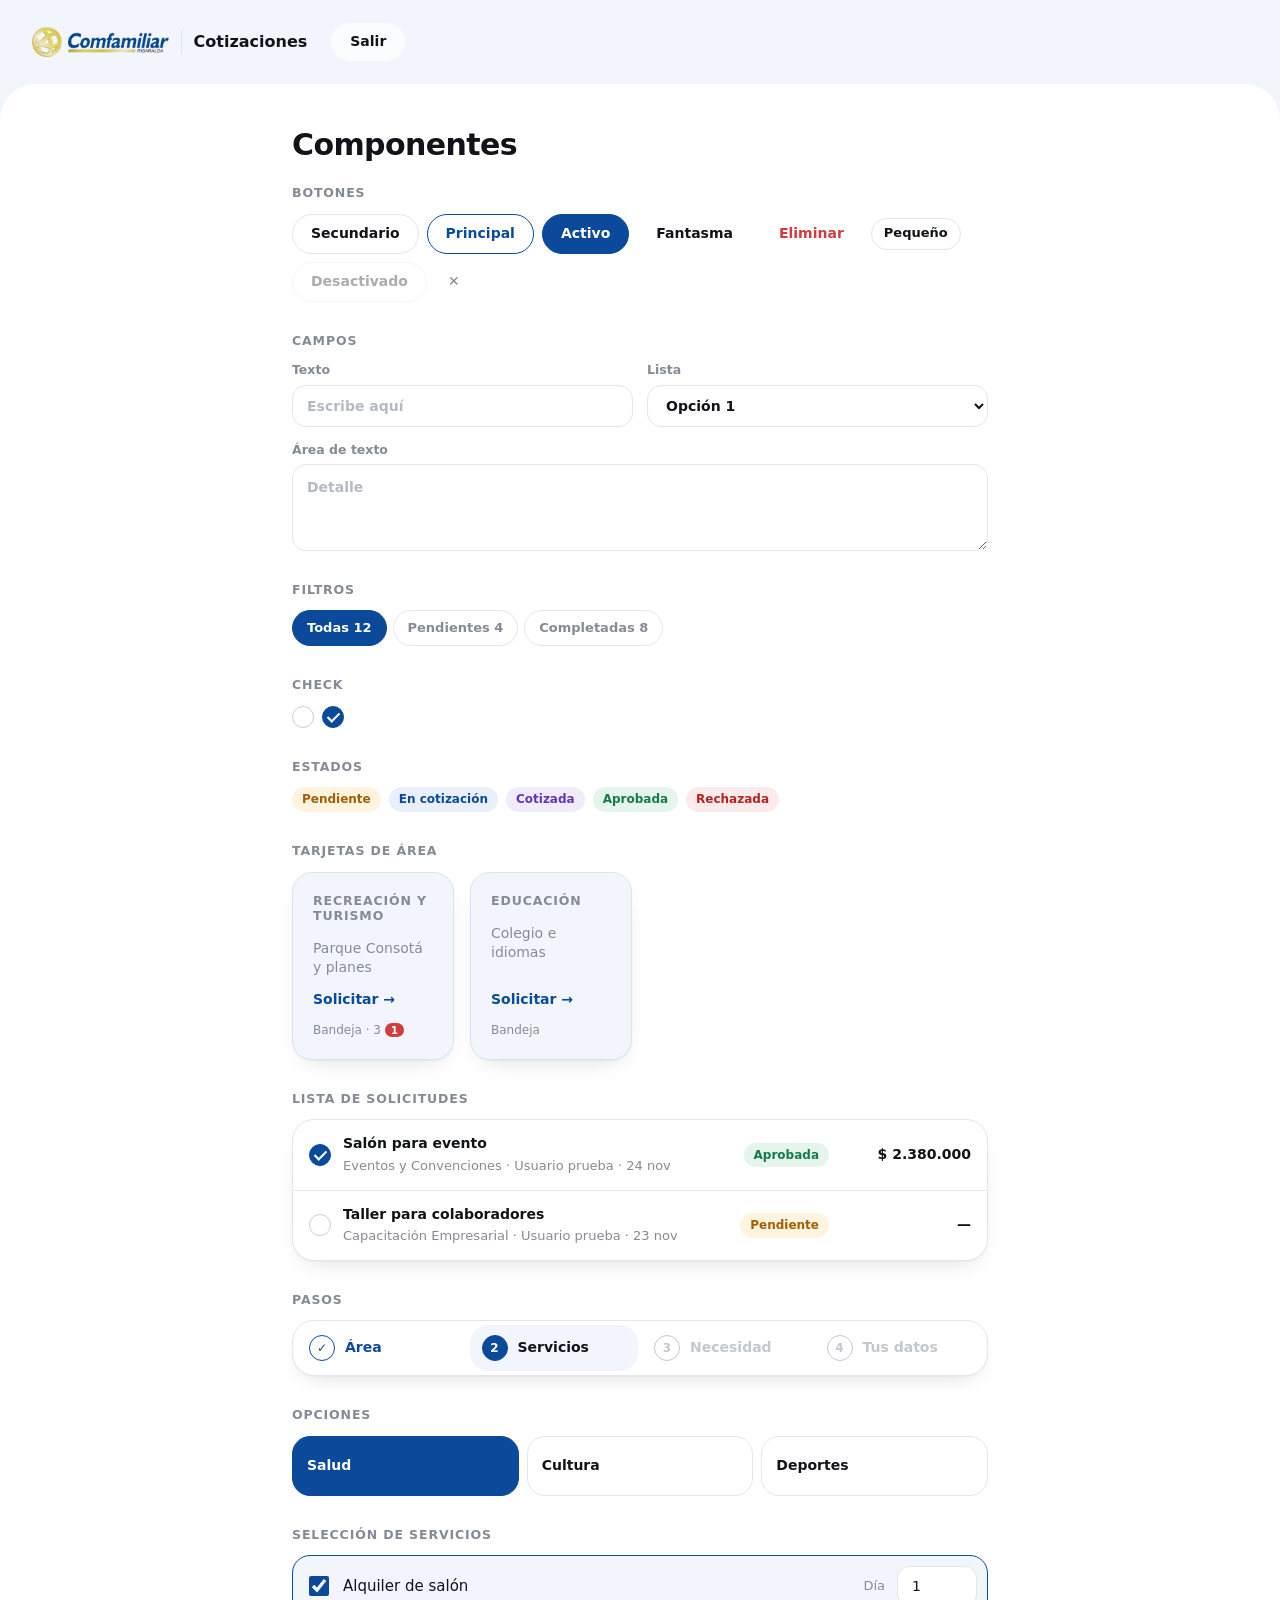
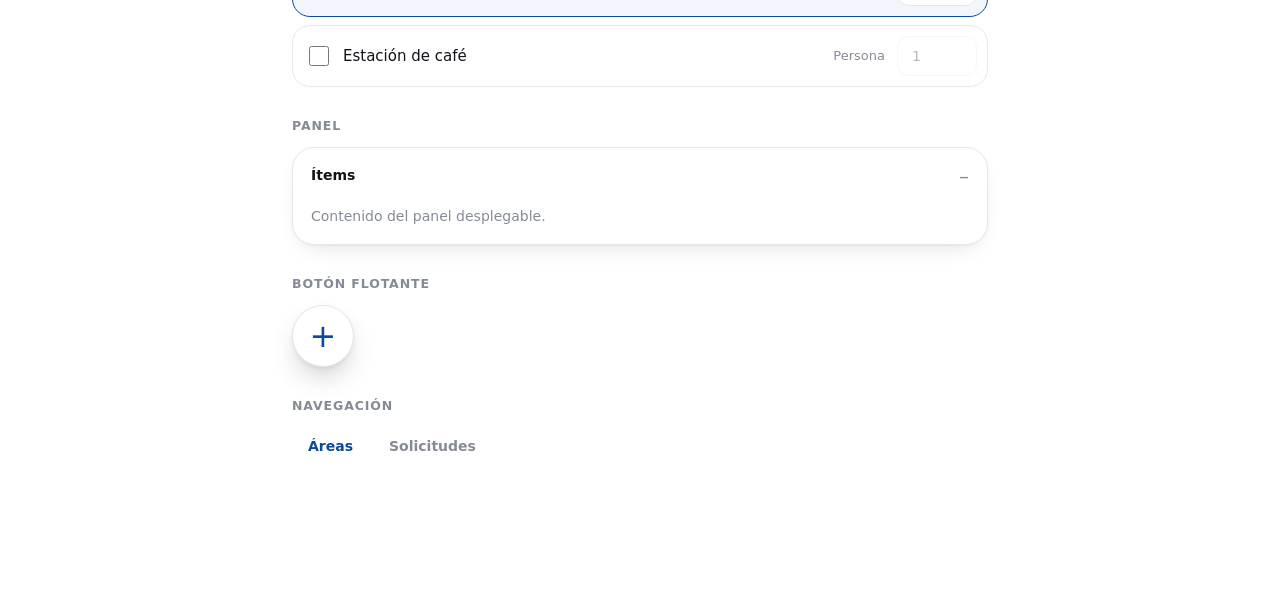
==== componentes.html @ 201a17b9 "feat: rediseño mobile first estilo widget y página de componentes Co-Authored-By: Claude Opus 5.5 <n" ====
<!doctype html>
<html lang="es">
<head>
  <meta charset="utf-8">
  <meta name="viewport" content="width=device-width, initial-scale=1">
  <title>Componentes · Cotizador</title>
  <link rel="stylesheet" href="styles.css?v=20">
  <style>
    .kit section { margin-bottom: 30px; }
    .kit h2 { font-size: 12.5px; font-weight: 700; text-transform: uppercase; letter-spacing: .07em; color: var(--muted); margin: 0 0 12px; }
    .kit .demo { display: flex; flex-wrap: wrap; gap: 8px; align-items: center; }
    .kit .nav { position: static; }
    .kit .fab { position: static; display: grid; }
    .kit .stack { display: grid; gap: 12px; }
  </style>
</head>
<body>
  <header class="topbar">
    <a class="brand" href="index.html"><img src="assets/logo-comfamiliar.png" alt="Comfamiliar Risaralda"><span class="brand-sep"></span><span class="brand-txt"><b>Cotizaciones</b></span></a>
    <button class="ghost">Salir</button>
  </header>
  <main id="app">
    <div class="page narrow kit">
      <div class="page-head"><h1>Componentes</h1></div>

      <section>
        <h2>Botones</h2>
        <div class="demo">
          <button>Secundario</button>
          <button class="primary">Principal</button>
          <button class="on">Activo</button>
          <button class="ghost">Fantasma</button>
          <button class="danger-ghost">Eliminar</button>
          <button class="small">Pequeño</button>
          <button disabled>Desactivado</button>
          <button class="icon" title="Quitar">✕</button>
        </div>
      </section>

      <section>
        <h2>Campos</h2>
        <div class="grid">
          <label>Texto<input placeholder="Escribe aquí"></label>
          <label>Lista<select><option>Opción 1</option><option>Opción 2</option></select></label>
          <label class="span-2">Área de texto<textarea rows="3" placeholder="Detalle"></textarea></label>
        </div>
      </section>

      <section>
        <h2>Filtros</h2>
        <div class="chips">
          <button class="chip on">Todas 12</button>
          <button class="chip">Pendientes 4</button>
          <button class="chip">Completadas 8</button>
        </div>
      </section>

      <section>
        <h2>Check</h2>
        <div class="demo"><span class="chk"></span><span class="chk on"></span></div>
      </section>

      <section>
        <h2>Estados</h2>
        <div class="demo">
          <span class="badge st-pendiente">Pendiente</span>
          <span class="badge st-en_proceso">En cotización</span>
          <span class="badge st-cotizada">Cotizada</span>
          <span class="badge st-aprobada">Aprobada</span>
          <span class="badge st-rechazada">Rechazada</span>
        </div>
      </section>

      <section>
        <h2>Tarjetas de área</h2>
        <div class="area-grid">
          <article class="area-card"><a class="area-link" href="#"><h2>Recreación y Turismo</h2><p class="area-desc">Parque Consotá y planes</p><span class="area-go">Solicitar →</span></a><a class="area-sub" href="#">Bandeja · 3 <b>1</b></a></article>
          <article class="area-card"><a class="area-link" href="#"><h2>Educación</h2><p class="area-desc">Colegio e idiomas</p><span class="area-go">Solicitar →</span></a><a class="area-sub" href="#">Bandeja</a></article>
        </div>
      </section>

      <section>
        <h2>Lista de solicitudes</h2>
        <div class="sol-list">
          <a class="sol-row" href="#"><span class="chk on"></span><div class="sol-main"><strong>Salón para evento</strong><span>Eventos y Convenciones · Usuario prueba · 24 nov</span></div><div class="sol-meta"><span class="badge st-aprobada">Aprobada</span></div><div class="sol-total">$ 2.380.000</div></a>
          <a class="sol-row" href="#"><span class="chk"></span><div class="sol-main"><strong>Taller para colaboradores</strong><span>Capacitación Empresarial · Usuario prueba · 23 nov</span></div><div class="sol-meta"><span class="badge st-pendiente">Pendiente</span></div><div class="sol-total">—</div></a>
        </div>
      </section>

      <section>
        <h2>Pasos</h2>
        <ol class="stepper">
          <li class="done"><button><span class="n">✓</span><span class="l">Área</span></button></li>
          <li class="now"><button><span class="n">2</span><span class="l">Servicios</span></button></li>
          <li><button disabled><span class="n">3</span><span class="l">Necesidad</span></button></li>
          <li><button disabled><span class="n">4</span><span class="l">Tus datos</span></button></li>
        </ol>
      </section>

      <section>
        <h2>Opciones</h2>
        <div class="area-choices">
          <button class="area-choice on">Salud</button>
          <button class="area-choice">Cultura</button>
          <button class="area-choice">Deportes</button>
        </div>
      </section>

      <section>
        <h2>Selección de servicios</h2>
        <div class="pick">
          <label class="pick-row on"><input type="checkbox" checked><span>Alquiler de salón</span><span class="price">Día</span><input type="number" value="1"></label>
          <label class="pick-row"><input type="checkbox"><span>Estación de café</span><span class="price">Persona</span><input type="number" value="1" disabled></label>
        </div>
      </section>

      <section>
        <h2>Panel</h2>
        <details class="card" open><summary>Ítems</summary><p class="muted">Contenido del panel desplegable.</p></details>
      </section>

      <section>
        <h2>Botón flotante</h2>
        <a class="fab" href="#">+</a>
      </section>

      <section>
        <h2>Navegación</h2>
        <nav class="nav">
      <a href="#/areas" data-nav="areas" class="active"><svg viewBox="0 0 24 24" aria-hidden="true"><rect x="3.5" y="3.5" width="7" height="7" rx="1.5"/><rect x="13.5" y="3.5" width="7" height="7" rx="1.5"/><rect x="3.5" y="13.5" width="7" height="7" rx="1.5"/><rect x="13.5" y="13.5" width="7" height="7" rx="1.5"/></svg><span>Áreas</span></a>
      <a href="#/solicitar" data-nav="solicitar" class="nav-cta"><svg viewBox="0 0 24 24" aria-hidden="true"><rect x="3.5" y="3.5" width="17" height="17" rx="4"/><path d="M12 8v8M8 12h8"/></svg><span>Solicitar</span></a>
      <a href="#/solicitudes" data-nav="solicitudes"><svg viewBox="0 0 24 24" aria-hidden="true"><path d="M8 6h12M8 12h12M8 18h12"/><circle cx="4" cy="6" r=".8"/><circle cx="4" cy="12" r=".8"/><circle cx="4" cy="18" r=".8"/></svg><span>Solicitudes</span><span class="count" id="navCount"></span></a>
    </nav>
      </section>
    </div>
  </main>
</body>
</html>
---- styles.css ----
/* =========================================================
   Cotizador · Comfamiliar Risaralda
   Mobile first. Estilo «widget»: cabecera con tinte de marca, hoja blanca
   con esquinas muy redondeadas, tarjetas suaves, botones píldora.
   Paleta: blanco + azul Comfamiliar.
   ========================================================= */

:root {
  --bg: #ffffff;
  --soft: #f5f6f8;
  --line: #e4e6eb;
  --ink: #111318;
  --muted: #858b96;
  --brand: #0b4a9b;
  --tint: #f2f6fc;
  --tint-line: #d9e4f3;
  --danger: #d23c3c;
  --accent: var(--brand);
  --rx: 22px;
  --shadow: 0 1px 2px rgba(17, 19, 24, .04), 0 10px 26px -14px rgba(17, 19, 24, .2);
  --top: 68px;
  font-family: "Inter", ui-sans-serif, system-ui, -apple-system, "Segoe UI", Roboto, sans-serif;
  color: var(--ink);
  -webkit-font-smoothing: antialiased;
}

* { box-sizing: border-box; }
html { -webkit-text-size-adjust: 100%; }
body { margin: 0; background: var(--tint); font-size: 15px; line-height: 1.4; }
a { color: inherit; }
h1, h2, h3 { margin: 0; letter-spacing: -.02em; }
[hidden] { display: none !important; }

/* =========================================================
   Componentes base
   ========================================================= */

/* ---- Botón ---- */
button, .btn {
  font: inherit; font-weight: 600; cursor: pointer; text-decoration: none;
  display: inline-flex; align-items: center; justify-content: center; gap: 6px;
  height: 44px; padding: 0 18px; white-space: nowrap;
  border: 1px solid var(--line); border-radius: 99px;
  background: var(--bg); color: var(--ink);
}
button:hover, .btn:hover { border-color: var(--brand); color: var(--brand); }
button:active, .btn:active, button.on, .btn.on { background: var(--brand); border-color: var(--brand); color: #fff; }
button:disabled { opacity: .35; cursor: default; }
button:disabled:hover { border-color: var(--line); color: var(--ink); }

.primary, .btn.primary { border-color: var(--brand); color: var(--brand); }
.primary:hover, .btn.primary:hover, .primary:active, .btn.primary:active { background: var(--brand); color: #fff; }
.ghost { border-color: transparent; background: transparent; }
.danger-ghost { border-color: transparent; color: var(--danger); background: transparent; }
.danger-ghost:hover { border-color: var(--danger); color: var(--danger); }
.danger-ghost:active { background: var(--danger); color: #fff; }
.small { height: 34px; padding: 0 12px; font-size: 13px; }
.icon { width: 38px; height: 38px; padding: 0; border-color: transparent; color: var(--muted); }
.icon:hover { border-color: var(--danger); color: var(--danger); }
.icon:active { background: var(--danger); border-color: var(--danger); color: #fff; }
.link-danger { height: auto; padding: 0; margin-top: 16px; border: none; background: none; color: var(--muted); font-size: 13px; font-weight: 500; }
.link-danger:hover, .link-danger:active { background: none; color: var(--danger); }

/* ---- Campo ---- */
label { display: flex; flex-direction: column; gap: 6px; font-size: 12.5px; font-weight: 600; color: var(--muted); }
input, select, textarea {
  font: inherit; font-size: 16px; color: var(--ink);
  width: 100%; height: 46px; padding: 0 14px;
  border: 1px solid var(--line); border-radius: 14px; background: var(--bg);
}
textarea { height: auto; padding: 12px 14px; resize: vertical; line-height: 1.45; }
input:focus, select:focus, textarea:focus { outline: none; border-color: var(--brand); }
input::placeholder, textarea::placeholder { color: #b5bac3; }
input[type="checkbox"] { width: 20px; height: 20px; accent-color: var(--brand); margin: 0; }

/* ---- Tarjeta ---- */
.card, .panel, .wizard, .success, .stepper, .item, .login-card, .sol-list {
  background: var(--bg); border: 1px solid var(--line); border-radius: var(--rx); box-shadow: var(--shadow);
}
.card { padding: 0 18px 18px; }
.card summary {
  cursor: pointer; font-weight: 700; padding: 18px 0; list-style: none;
  display: flex; justify-content: space-between; align-items: center;
}
.card summary::-webkit-details-marker { display: none; }
.card summary::after { content: "+"; color: var(--muted); font-weight: 400; font-size: 20px; line-height: 1; }
.card[open] summary::after { content: "–"; }
.card:not([open]) { padding-bottom: 0; }
.panel { padding: 18px; }
.panel-head { display: flex; justify-content: space-between; align-items: center; gap: 10px; margin-bottom: 14px; flex-wrap: wrap; }
.panel-head h2 { font-size: 17px; font-weight: 700; }

/* ---- Insignia de estado ---- */
.badge { display: inline-block; font-size: 12px; font-weight: 600; padding: 4px 10px; border-radius: 99px; white-space: nowrap; }
.st-pendiente  { background: #fff4e0; color: #a35f00; }
.st-en_proceso { background: #e9f0fb; color: var(--brand); }
.st-cotizada   { background: #f1ecfb; color: #5f36b8; }
.st-aprobada   { background: #e6f5ec; color: #16794a; }
.st-rechazada  { background: #fcebeb; color: #b42323; }

/* ---- Chip / filtro ---- */
.chips { display: flex; gap: 6px; overflow-x: auto; scrollbar-width: none; }
.chips::-webkit-scrollbar { display: none; }
.chip { height: 36px; padding: 0 14px; font-size: 13px; color: var(--muted); flex-shrink: 0; }

/* ---- Check redondo ---- */
.chk { width: 22px; height: 22px; border-radius: 50%; border: 1.5px solid #c9ced8; display: grid; place-items: center; flex-shrink: 0; }
.chk.on { background: var(--brand); border-color: var(--brand); }
.chk.on::after { content: ""; width: 5px; height: 10px; border: solid #fff; border-width: 0 2px 2px 0; transform: translateY(-1px) rotate(45deg); }

/* ---- Contador ---- */
.count:empty { display: none; }
.count {
  background: var(--danger); color: #fff; font-size: 10.5px; font-weight: 700;
  min-width: 18px; height: 18px; padding: 0 5px; border-radius: 99px;
  display: inline-flex; align-items: center; justify-content: center;
}

/* ---- Botón flotante «+» ---- */
.fab {
  display: none; position: fixed; right: 32px; bottom: 32px; z-index: 15;
  width: 62px; height: 62px; border-radius: 50%; place-items: center;
  background: var(--bg); border: 1px solid var(--line); color: var(--brand);
  font-size: 32px; font-weight: 300; line-height: 1; text-decoration: none;
  box-shadow: 0 2px 4px rgba(17, 19, 24, .06), 0 14px 30px -10px rgba(17, 19, 24, .3);
}
.fab:hover, .fab:active { background: var(--brand); border-color: var(--brand); color: #fff; }

/* ---- Diálogo (hoja inferior en celular) ---- */
dialog {
  position: fixed; inset: auto 0 0 0; margin: 0; width: 100%; max-width: none; max-height: 90vh; overflow: auto;
  border: none; border-radius: 28px 28px 0 0; padding: 22px 18px calc(22px + env(safe-area-inset-bottom));
  box-shadow: 0 -20px 50px -20px rgba(17, 19, 24, .3);
}
dialog::backdrop { background: rgba(17, 19, 24, .35); }
.dialog-head { display: flex; justify-content: space-between; align-items: center; margin-bottom: 18px; }
.dialog-head h2 { font-size: 20px; }
.dialog-head .ghost { width: 38px; padding: 0; color: var(--muted); }
.dialog-foot { display: flex; justify-content: flex-end; gap: 8px; margin-top: 22px; }

/* ---- Aviso ---- */
#toast {
  position: fixed; left: 50%; bottom: 104px; transform: translateX(-50%);
  background: var(--ink); color: #fff; padding: 12px 20px; border-radius: 99px; font-weight: 600;
  display: none; z-index: 50; white-space: nowrap;
}
#toast.show { display: block; }

/* =========================================================
   Estructura
   ========================================================= */

/* ---- Cabecera ---- */
.topbar { display: flex; align-items: center; gap: 12px; height: var(--top); padding: 0 18px; }
.brand { display: flex; align-items: center; gap: 12px; text-decoration: none; flex: 1; min-width: 0; }
.brand img { height: 24px; width: auto; display: block; }
.brand-sep { width: 1px; height: 24px; background: var(--tint-line); }
.brand-txt { display: flex; flex-direction: column; line-height: 1.15; min-width: 0; }
.brand-txt b { font-size: 15px; font-weight: 700; }
.brand-txt small { display: none; }
.topbar > .btn.primary { display: none; }
.topbar .ghost { background: rgba(255, 255, 255, .7); height: 38px; }

/* ---- Navegación: barra flotante inferior en celular ---- */
.nav {
  position: fixed; left: 12px; right: 12px; bottom: calc(12px + env(safe-area-inset-bottom)); z-index: 20;
  display: flex; padding: 4px; gap: 2px;
  background: rgba(255, 255, 255, .97); border: 1px solid var(--line); border-radius: 26px;
  box-shadow: 0 12px 34px -10px rgba(17, 19, 24, .3);
}
.nav a {
  position: relative; flex: 1; display: flex; flex-direction: column; align-items: center; justify-content: center;
  gap: 3px; height: 58px; border-radius: 22px; text-decoration: none;
  font-size: 11px; font-weight: 600; color: var(--muted);
}
.nav a.active { background: var(--tint); color: var(--brand); }
.nav svg { width: 22px; height: 22px; fill: none; stroke: currentColor; stroke-width: 1.7; stroke-linecap: round; stroke-linejoin: round; }
.nav .count { position: absolute; top: 6px; left: calc(50% + 6px); }

/* ---- Hoja de contenido ---- */
main#app { background: var(--bg); min-height: calc(100vh - var(--top)); border-radius: 30px 30px 0 0; }
.page { padding: 24px 14px 120px; margin: 0 auto; }
.page-head { display: flex; justify-content: space-between; align-items: center; gap: 12px; margin-bottom: 18px; flex-wrap: wrap; }
.page-head h1 { font-size: 26px; font-weight: 800; }
.muted { color: var(--muted); margin: 3px 0 0; }
.head-actions { display: flex; gap: 6px; flex-wrap: wrap; align-items: center; }
.back { display: inline-block; margin-bottom: 14px; color: var(--muted); text-decoration: none; font-weight: 600; font-size: 13px; }
.back:hover { color: var(--ink); }
.empty { color: var(--muted); text-align: center; padding: 36px 12px; margin: 0; }
.empty a { color: var(--brand); }

.grid { display: grid; grid-template-columns: 1fr; gap: 14px; }
.span-2 { grid-column: auto; }
.two-col, .layout { display: grid; grid-template-columns: 1fr; gap: 16px; align-items: start; }
.editor { display: flex; flex-direction: column; gap: 12px; }

/* =========================================================
   Pantallas
   ========================================================= */

/* ---- Ingreso ---- */
body.locked .topbar, body.locked main, body.locked .fab, body.locked .nav { display: none; }
.login { min-height: 100vh; display: grid; place-items: center; padding: 24px; }
.login-card { width: min(360px, 100%); display: flex; flex-direction: column; gap: 22px; padding: 40px 28px; border: none; border-radius: 30px; }
.login-logo { height: 44px; width: auto; align-self: center; }
.login-card .primary { height: 50px; font-size: 16px; }

/* ---- Áreas: grilla de 2 desde el celular ---- */
.area-grid { display: grid; grid-template-columns: 1fr 1fr; gap: 10px; }
.area-card {
  display: flex; flex-direction: column; gap: 10px; padding: 16px 14px;
  background: var(--tint); border: 1px solid var(--tint-line); border-radius: 20px; box-shadow: var(--shadow);
}
.area-link { text-decoration: none; display: flex; flex-direction: column; gap: 4px; flex: 1; }
.area-link h2 { font-size: 15.5px; font-weight: 700; line-height: 1.2; }
.area-desc { margin: 0; color: var(--muted); font-size: 13px; line-height: 1.35; }
.area-go { margin-top: auto; padding-top: 10px; color: var(--brand); font-weight: 700; font-size: 14px; }
.area-sub { align-self: flex-start; color: var(--muted); font-size: 12px; font-weight: 500; text-decoration: none; }
.area-sub:hover { color: var(--brand); }
.area-sub b { background: var(--danger); color: #fff; font-size: 10.5px; padding: 1px 6px; border-radius: 99px; }

/* Bandeja del área: catálogo */
.cat-head, .cat-row { display: grid; grid-template-columns: 1fr 70px 96px 38px; gap: 6px; align-items: center; }
.cat-head { font-size: 11px; color: var(--muted); font-weight: 600; margin: 4px 0 8px; }
.cat-row { margin-bottom: 6px; }
.cat-row input { height: 40px; padding: 0 10px; font-size: 14px; border-radius: 12px; }
.add { width: 100%; margin-top: 10px; border-style: dashed; color: var(--muted); }

/* ---- Lista de solicitudes ---- */
.filters { display: flex; gap: 8px; margin-bottom: 12px; flex-wrap: wrap; }
.filters input, .filters select { flex: 1 1 160px; }
.chips-row { margin: 0 0 14px; }
.sol-list { display: flex; flex-direction: column; overflow: hidden; }
.sol-row {
  display: grid; grid-template-columns: 22px 1fr auto; gap: 6px 12px; align-items: center;
  padding: 14px 16px; border-bottom: 1px solid var(--line); text-decoration: none;
}
.sol-row:last-child { border-bottom: none; }
.sol-row:hover { background: var(--soft); }
.sol-main strong { display: block; margin-bottom: 2px; font-weight: 700; }
.sol-main span { color: var(--muted); font-size: 13px; }
.sol-total { grid-column: 2 / -1; font-weight: 700; font-variant-numeric: tabular-nums; }

/* ---- Asistente (solicitar) ---- */
.stepper { list-style: none; display: flex; margin: 0 0 16px; padding: 4px; gap: 4px; overflow: hidden; }
.stepper li { flex: 0 0 46px; }
.stepper li.now { flex: 1; }
.stepper button { width: 100%; height: 46px; border: none; border-radius: 18px; gap: 10px; padding: 0; color: var(--muted); background: transparent; }
.stepper li.now button { justify-content: flex-start; padding: 0 12px; background: var(--tint); color: var(--ink); }
.stepper button:hover { color: var(--brand); }
.stepper button:active { background: var(--tint); color: var(--brand); }
.stepper button:disabled { opacity: 1; color: #c3c7cf; }
.stepper .n { width: 26px; height: 26px; flex-shrink: 0; display: grid; place-items: center; border: 1.5px solid currentColor; border-radius: 50%; font-size: 12px; font-weight: 700; }
.stepper .l { display: none; }
.stepper li.now .l { display: inline; }
.stepper li.done button { color: var(--brand); }
.stepper li.now .n { background: var(--brand); border-color: var(--brand); color: #fff; }

.wizard { padding: 22px 16px; }
.step-title { font-size: 22px; font-weight: 800; margin-bottom: 18px; }
.wizard-foot { display: flex; justify-content: space-between; gap: 10px; margin-top: 24px; padding-top: 18px; border-top: 1px solid var(--line); }
.wizard-foot button { height: 48px; padding: 0 22px; }
.wizard-foot .primary { flex: 1; max-width: 260px; }

.area-choices { display: grid; grid-template-columns: 1fr 1fr; gap: 8px; }
.area-choice { height: 60px; padding: 0 14px; justify-content: flex-start; text-align: left; white-space: normal; line-height: 1.2; border-radius: 18px; }

.pick { display: flex; flex-direction: column; gap: 8px; }
.pick-row {
  display: grid; grid-template-columns: 22px 1fr 76px; gap: 12px; align-items: center;
  padding: 10px 10px 10px 16px; border: 1px solid var(--line); border-radius: 18px; cursor: pointer;
  font-size: 15px; color: var(--ink); font-weight: 500;
}
.pick-row:hover { background: var(--soft); }
.pick-row.on { border-color: var(--brand); background: var(--tint); }
.pick-row .price { display: none; color: var(--muted); font-size: 13px; font-variant-numeric: tabular-nums; }
.pick-row input[type="number"] { height: 40px; border-radius: 12px; }
.pick-row input[type="number"]:disabled { opacity: .3; }

.info { display: grid; grid-template-columns: 100px 1fr; gap: 8px 12px; margin: 0; }
.info dt { color: var(--muted); }
.info dd { margin: 0; white-space: pre-wrap; word-break: break-word; }
.summary dd { font-weight: 600; }

.success { text-align: center; padding: 56px 24px; background: var(--tint); border-color: var(--tint-line); }
.success .tick { width: 64px; height: 64px; margin: 0 auto 18px; display: grid; place-items: center; font-size: 28px; color: #fff; background: var(--brand); border-radius: 50%; }
.success h1 { font-size: 24px; margin-bottom: 4px; }
.success .head-actions { justify-content: center; margin-top: 26px; }

/* ---- Solicitud + cotización ---- */
.head-actions .badge { margin-right: 4px; }
.timeline { list-style: none; margin: 16px 0 0; padding: 14px 0 0; border-top: 1px solid var(--line); }
.timeline li { display: flex; gap: 10px; align-items: center; font-size: 13px; color: var(--muted); padding: 3px 0; }
.timeline li::before { content: ""; width: 7px; height: 7px; border-radius: 50%; background: #cfd3da; flex-shrink: 0; }

.items { display: flex; flex-direction: column; gap: 10px; }
.item { padding: 12px; box-shadow: none; border-radius: 18px; }
.item-head { display: flex; gap: 6px; align-items: flex-start; }
.item-head textarea { flex: 1; min-height: 46px; }
.item-tools { display: flex; gap: 2px; }
.item-tools button { width: 32px; height: 38px; padding: 0; border-color: transparent; color: var(--muted); }
.item-tools button[data-act="item-del"]:hover { color: var(--danger); border-color: var(--danger); }
.item-grid { display: grid; grid-template-columns: 1fr 1fr; gap: 8px; margin-top: 8px; align-items: end; }
.item-grid label { font-size: 11.5px; }
.item-grid input { height: 42px; padding: 0 12px; border-radius: 12px; }
.item-total { grid-column: span 2; text-align: right; font-weight: 700; font-size: 16px; color: var(--ink); font-variant-numeric: tabular-nums; }
.add-row { display: flex; flex-direction: column; gap: 8px; margin-top: 10px; }
.add-row .add { margin-top: 0; }
.add-select { cursor: pointer; color: var(--muted); border-radius: 99px; }

.mini-totals { display: grid; grid-template-columns: 1fr auto; gap: 6px 16px; margin: 18px 0 0; padding-top: 14px; border-top: 1px solid var(--line); }
.mini-totals dt { color: var(--muted); }
.mini-totals dd { margin: 0; text-align: right; font-variant-numeric: tabular-nums; }
.mini-totals .grand { font-weight: 800; font-size: 18px; color: var(--ink); margin-top: 4px; }

/* ---- Documento (vista previa y PDF) ---- */
.preview-wrap { position: static; }
.doc {
  background: #fff; width: 100%; max-width: 820px; margin: 0 auto; padding: 26px 20px;
  border: 1px solid var(--line); border-radius: 16px; box-shadow: var(--shadow);
  font-size: 12.5px; line-height: 1.5; color: #222; display: flex; flex-direction: column;
}
.doc.placeholder { display: grid; place-items: center; color: #c3c7cf; min-height: 240px; border-style: dashed; box-shadow: none; font-size: 15px; }
.doc-head { display: flex; flex-direction: column; gap: 18px; padding-bottom: 22px; border-bottom: 2px solid var(--accent); }
.doc-logo { max-height: 48px; max-width: 220px; object-fit: contain; display: block; margin-bottom: 10px; }
.doc-company h1 { margin: 0 0 4px; font-size: 17px; color: #111; letter-spacing: 0; }
.doc-company p { margin: 0; color: #666; }
.doc-company .doc-area { margin-top: 6px; color: var(--accent); font-weight: 600; }
.doc-title h2 { margin: 0; font-size: 20px; letter-spacing: .1em; color: var(--accent); font-weight: 800; }
.doc-title table { margin-top: 8px; border-collapse: collapse; }
.doc-title td { padding: 1px 14px 1px 0; }
.doc-title td:first-child { color: #888; }
.doc-title td:last-child { font-weight: 600; }
.doc-client { margin: 22px 0; padding: 14px 16px; background: var(--tint); border-radius: 12px; }
.doc-label { font-size: 10px; text-transform: uppercase; letter-spacing: .1em; color: var(--accent); font-weight: 700; margin: 0 0 6px; }
.doc-client .name { font-size: 15px; font-weight: 700; margin: 0 0 2px; }
.doc-client .cols { display: grid; grid-template-columns: 1fr; gap: 2px 24px; color: #555; }
.doc-ref { margin: -8px 0 18px; color: #555; }
.doc-items { width: 100%; border-collapse: collapse; }
.doc-items th { color: var(--accent); font-size: 10px; text-transform: uppercase; letter-spacing: .06em; padding: 8px 6px; text-align: left; border-bottom: 1px solid var(--accent); }
.doc-items td { padding: 9px 6px; border-bottom: 1px solid #eef0f3; vertical-align: top; }
.doc-items .desc { white-space: pre-wrap; }
.doc-items .num, .doc-items th.num { text-align: right; font-variant-numeric: tabular-nums; white-space: nowrap; }
.doc-items .empty td { color: #bbb; text-align: center; padding: 28px; }
.doc-bottom { display: flex; flex-direction: column; gap: 20px; margin-top: 22px; }
.doc-terms p { margin: 0 0 12px; white-space: pre-wrap; color: #555; }
.doc-totals { width: 100%; border-collapse: collapse; }
.doc-totals td { padding: 5px 0; font-variant-numeric: tabular-nums; }
.doc-totals td:first-child { color: #666; }
.doc-totals td:last-child { text-align: right; }
.doc-totals .neg { color: #c33; }
.doc-totals .grand td { border-top: 2px solid var(--accent); padding-top: 10px; font-size: 16px; font-weight: 800; color: #111; }
.doc-footer { margin-top: auto; padding-top: 40px; display: flex; justify-content: space-between; align-items: flex-end; gap: 24px; }
.firma { width: 220px; border-top: 1px solid #bbb; padding-top: 6px; color: #444; text-align: center; line-height: 1.4; }
.firma small { color: #999; }
.doc-footer > small { color: #bbb; }

/* =========================================================
   Tableta (≥ 640 px)
   ========================================================= */
@media (min-width: 640px) {
  .page { padding: 32px 24px 120px; }
  .grid { grid-template-columns: 1fr 1fr; }
  .span-2 { grid-column: span 2; }
  .area-grid { gap: 14px; }
  .area-card { padding: 20px; gap: 12px; }
  .area-link h2 { font-size: 18px; }
  .area-desc { font-size: 14px; }
  .area-choices { grid-template-columns: repeat(3, 1fr); }
  .pick-row { grid-template-columns: 22px 1fr auto 80px; }
  .pick-row .price { display: inline; }
  .sol-row { grid-template-columns: 22px 1fr auto 130px; }
  .sol-total { grid-column: auto; text-align: right; }
  .item-grid { grid-template-columns: .8fr .9fr 1.4fr .8fr 1.3fr; }
  .item-total { grid-column: auto; padding-bottom: 11px; }
  .add-row { flex-direction: row; }
  .add-row > * { flex: 1; }
  .stepper li { flex: 1; }
  .stepper button { justify-content: flex-start; padding: 0 12px; }
  .stepper .l { display: inline; }
  .wizard { padding: 28px; }
  dialog { inset: 0; margin: auto; width: min(540px, 92vw); border-radius: 28px; padding: 26px; box-shadow: 0 30px 70px -20px rgba(17, 19, 24, .35); }
  .doc { padding: 44px 46px; }
  .doc-head { flex-direction: row; justify-content: space-between; gap: 24px; }
  .doc-title { text-align: right; }
  .doc-title table { margin-left: auto; }
  .doc-title td { padding: 1px 0 1px 14px; }
  .doc-title td:last-child { text-align: right; }
  .doc-client .cols { grid-template-columns: 1fr 1fr; }
  .doc-bottom { flex-direction: row; justify-content: space-between; gap: 32px; }
  .doc-terms { flex: 1; }
  .doc-totals { width: 280px; align-self: flex-start; }
  .doc-items th, .doc-items td { padding-left: 10px; padding-right: 10px; }
}

/* =========================================================
   Escritorio (≥ 1024 px)
   ========================================================= */
@media (min-width: 1024px) {
  :root { --top: 84px; }
  body { font-size: 14px; }
  .topbar { padding: 0 32px; gap: 24px; }
  .brand { flex: 0 0 auto; }
  .brand img { height: 30px; }
  .brand-txt b { font-size: 16px; }
  .nav {
    position: static; flex: 1; padding: 0; gap: 4px;
    background: none; border: none; border-radius: 0; box-shadow: none;
  }
  .nav a { flex: 0 0 auto; flex-direction: row; height: 40px; padding: 0 16px; border-radius: 99px; font-size: 14px; }
  .nav a.active { background: var(--bg); }
  .nav svg { display: none; }
  .nav .count { position: static; }
  .nav-cta { display: none !important; }
  .fab { display: grid; }
  main#app { border-radius: 36px 36px 0 0; }
  .page { max-width: 1180px; padding: 40px 32px 100px; }
  .page.wide { max-width: 1440px; }
  .page.narrow { max-width: 760px; }
  .page-head h1 { font-size: 30px; }
  button, .btn { height: 40px; }
  .small { height: 32px; }
  input, select, textarea { font-size: 14px; height: 42px; }
  textarea { height: auto; }
  .area-grid { grid-template-columns: repeat(4, 1fr); gap: 16px; }
  .area-card:hover { box-shadow: 0 1px 2px rgba(17, 19, 24, .05), 0 16px 34px -14px rgba(17, 19, 24, .3); }
  .two-col { grid-template-columns: 1.5fr 1fr; gap: 20px; }
  .layout { grid-template-columns: minmax(380px, 500px) 1fr; gap: 28px; }
  .preview-wrap { position: sticky; top: 24px; }
  .doc { min-height: 1060px; padding: 52px 56px; }
  .doc.placeholder { min-height: 560px; }
  .filters select { flex: 0 0 200px; }
  #toast { bottom: 32px; }
}

/* =========================================================
   Impresión / PDF
   ========================================================= */
@page { size: letter; margin: 12mm; }
@media print {
  body { background: #fff !important; }
  .topbar, .nav, .fab, .editor, .page-head, .back, dialog, #toast, .login { display: none !important; }
  main#app { background: none; border-radius: 0; min-height: 0; }
  .page { padding: 0; max-width: none; }
  .layout { display: block; }
  .preview-wrap { position: static; }
  .doc { border: none; border-radius: 0; box-shadow: none; max-width: none; min-height: calc(279mm - 24mm); padding: 0; }
  .doc-head { flex-direction: row; justify-content: space-between; }
  .doc-title { text-align: right; }
  .doc-title table { margin-left: auto; }
  .doc-bottom { flex-direction: row; justify-content: space-between; }
  .doc-totals { width: 280px; }
  .doc-client .cols { grid-template-columns: 1fr 1fr; }
  .doc-items tr { break-inside: avoid; }
  * { -webkit-print-color-adjust: exact; print-color-adjust: exact; }
}
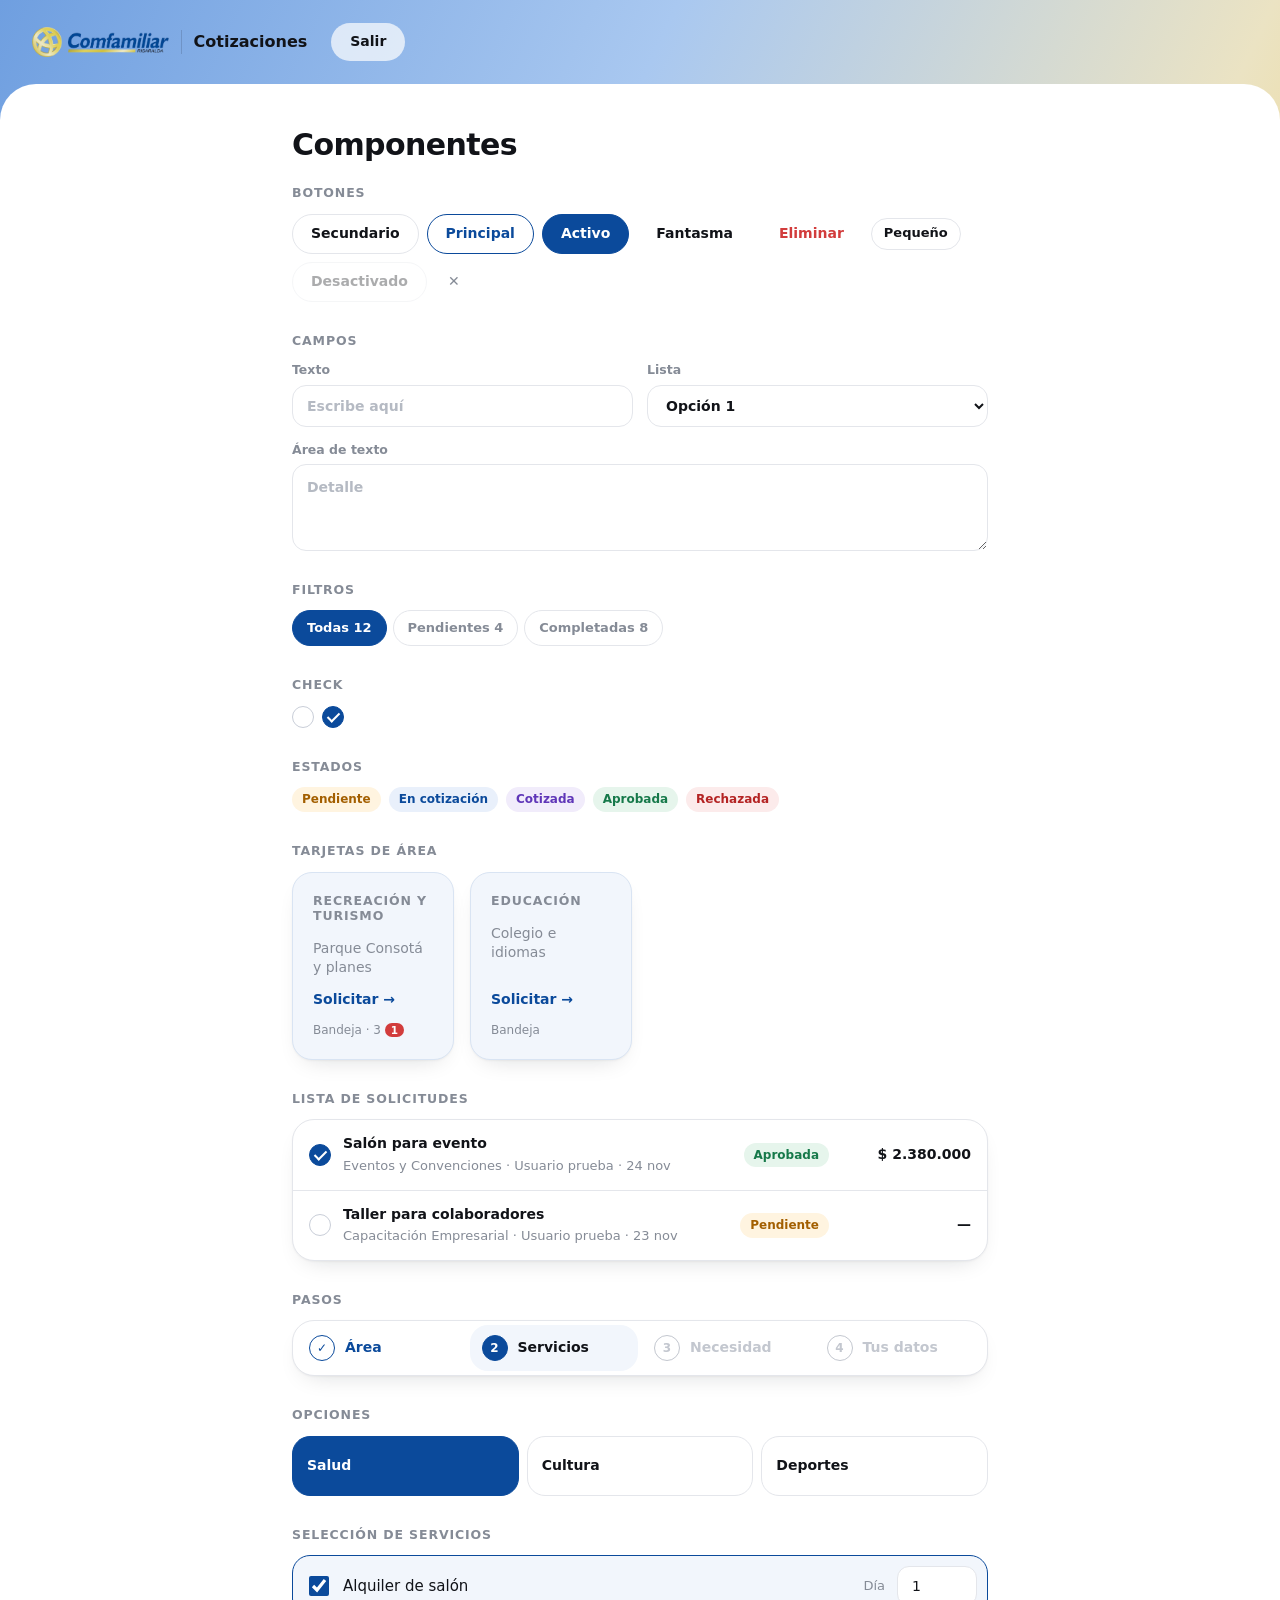
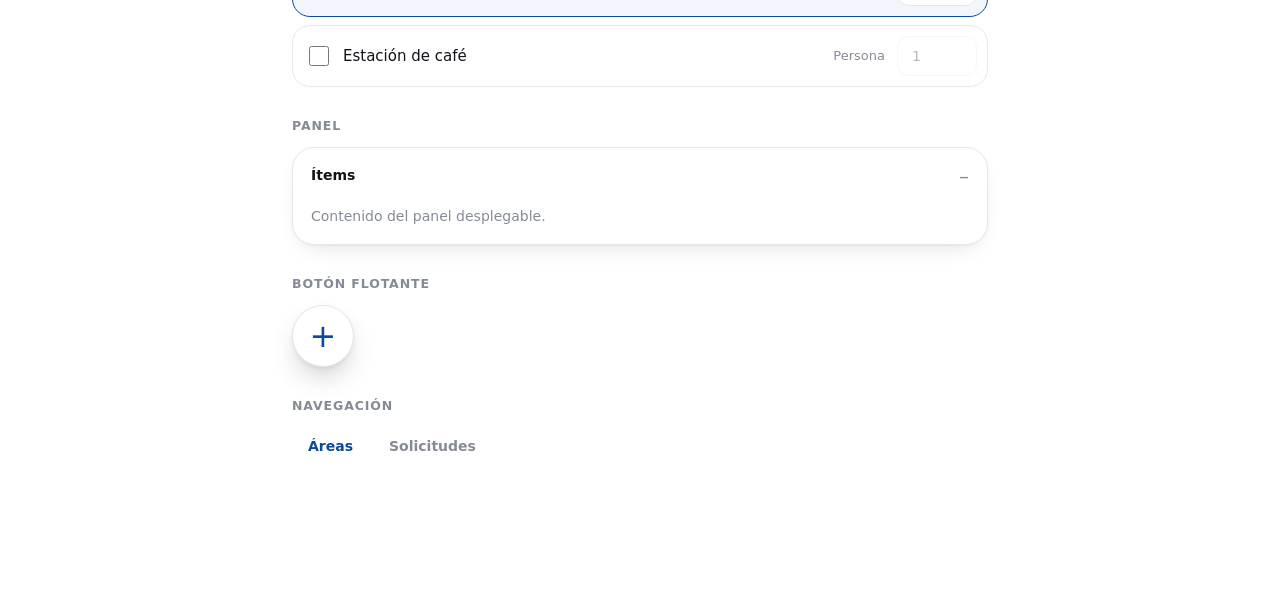
==== commit 6956f0bc: "style: vuelve el degradado de la cabecera Co-Authored-By: Claude Opus 5.5 <noreply@anthropic.com>" ====
--- a/componentes.html
+++ b/componentes.html
@@ -4,7 +4,7 @@
   <meta charset="utf-8">
   <meta name="viewport" content="width=device-width, initial-scale=1">
   <title>Componentes · Cotizador</title>
-  <link rel="stylesheet" href="styles.css?v=20">
+  <link rel="stylesheet" href="styles.css?v=21">
   <style>
     .kit section { margin-bottom: 30px; }
     .kit h2 { font-size: 12.5px; font-weight: 700; text-transform: uppercase; letter-spacing: .07em; color: var(--muted); margin: 0 0 12px; }
--- a/styles.css
+++ b/styles.css
@@ -13,6 +13,7 @@
   --muted: #858b96;
   --brand: #0b4a9b;
   --tint: #f2f6fc;
+  --grad: linear-gradient(115deg, #6f9fe0 0%, #a9c8f0 40%, #ebe3c3 75%, #f2cf6b 100%);
   --tint-line: #d9e4f3;
   --danger: #d23c3c;
   --accent: var(--brand);
@@ -26,7 +27,7 @@
 
 * { box-sizing: border-box; }
 html { -webkit-text-size-adjust: 100%; }
-body { margin: 0; background: var(--tint); font-size: 15px; line-height: 1.4; }
+body { margin: 0; background: var(--tint) var(--grad) fixed; font-size: 15px; line-height: 1.4; }
 a { color: inherit; }
 h1, h2, h3 { margin: 0; letter-spacing: -.02em; }
 [hidden] { display: none !important; }
@@ -154,7 +155,7 @@
 .topbar { display: flex; align-items: center; gap: 12px; height: var(--top); padding: 0 18px; }
 .brand { display: flex; align-items: center; gap: 12px; text-decoration: none; flex: 1; min-width: 0; }
 .brand img { height: 24px; width: auto; display: block; }
-.brand-sep { width: 1px; height: 24px; background: var(--tint-line); }
+.brand-sep { width: 1px; height: 24px; background: rgba(17, 19, 24, .15); }
 .brand-txt { display: flex; flex-direction: column; line-height: 1.15; min-width: 0; }
 .brand-txt b { font-size: 15px; font-weight: 700; }
 .brand-txt small { display: none; }
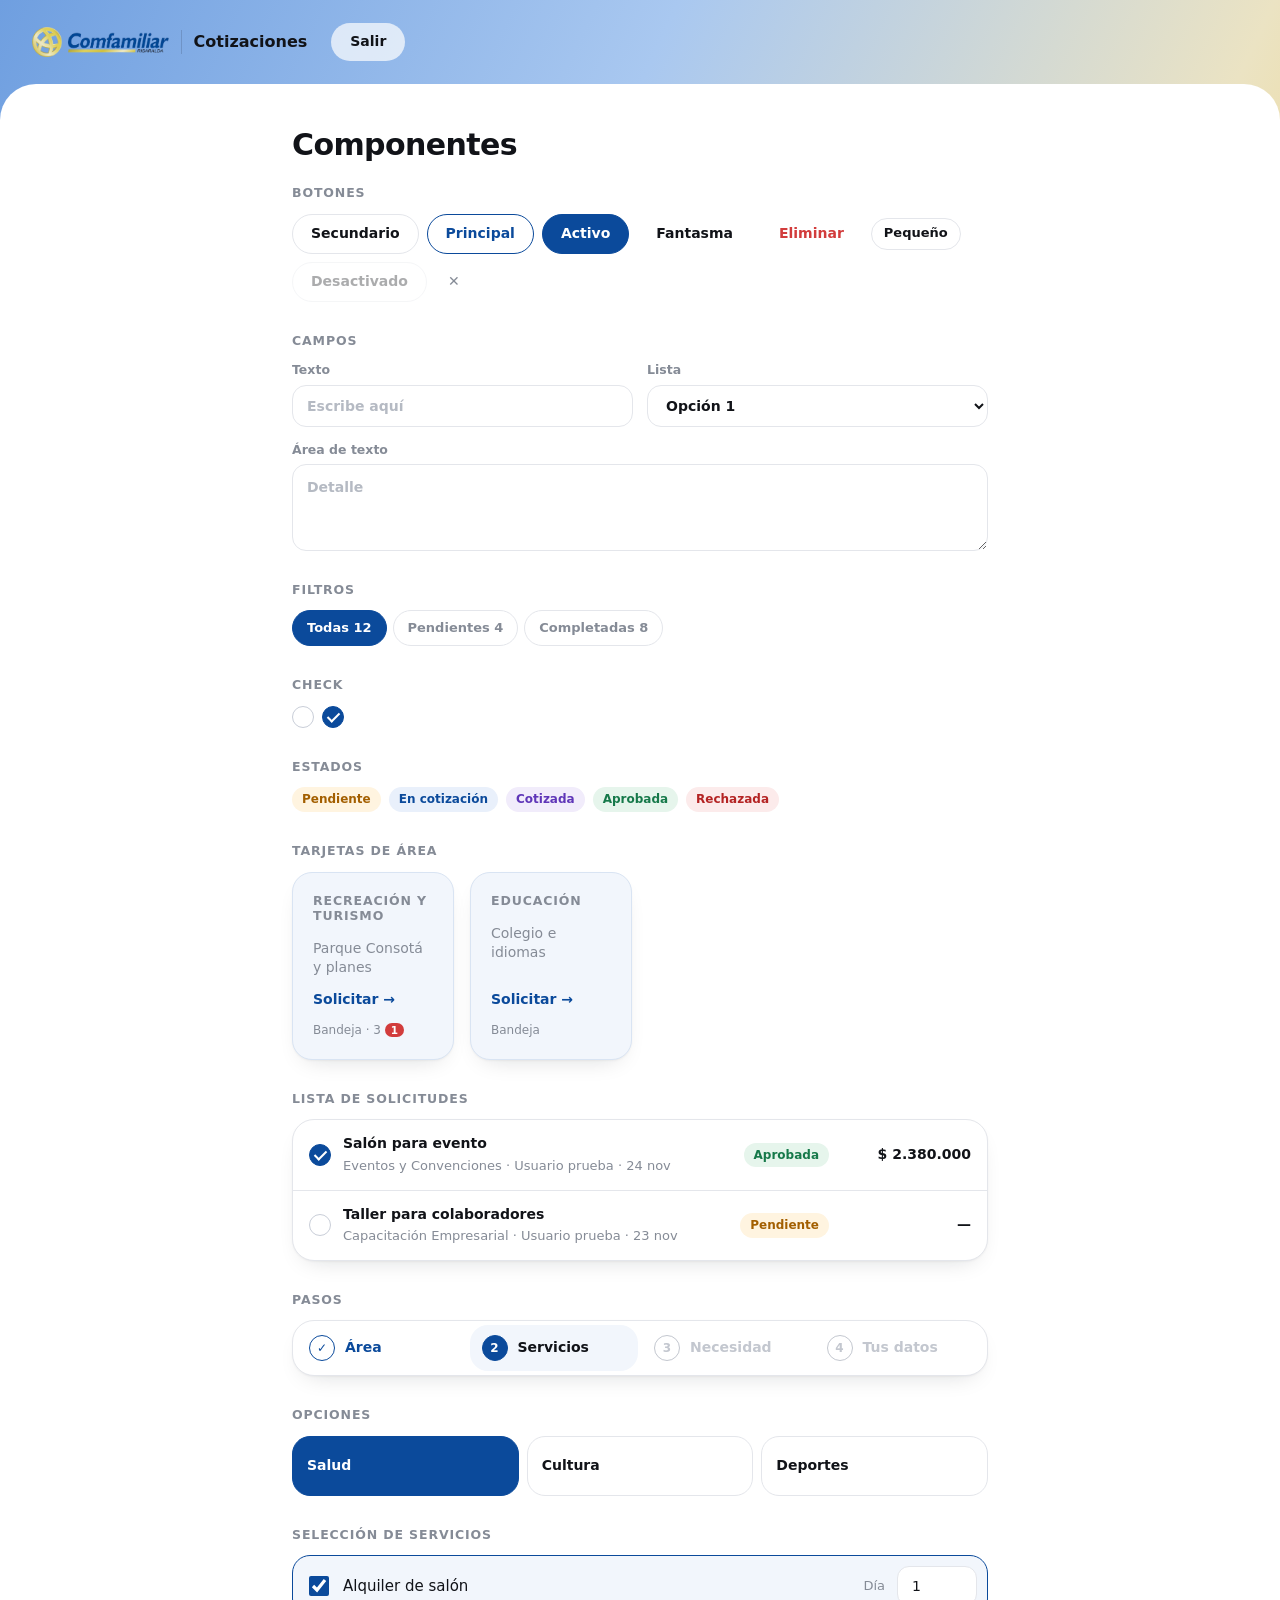
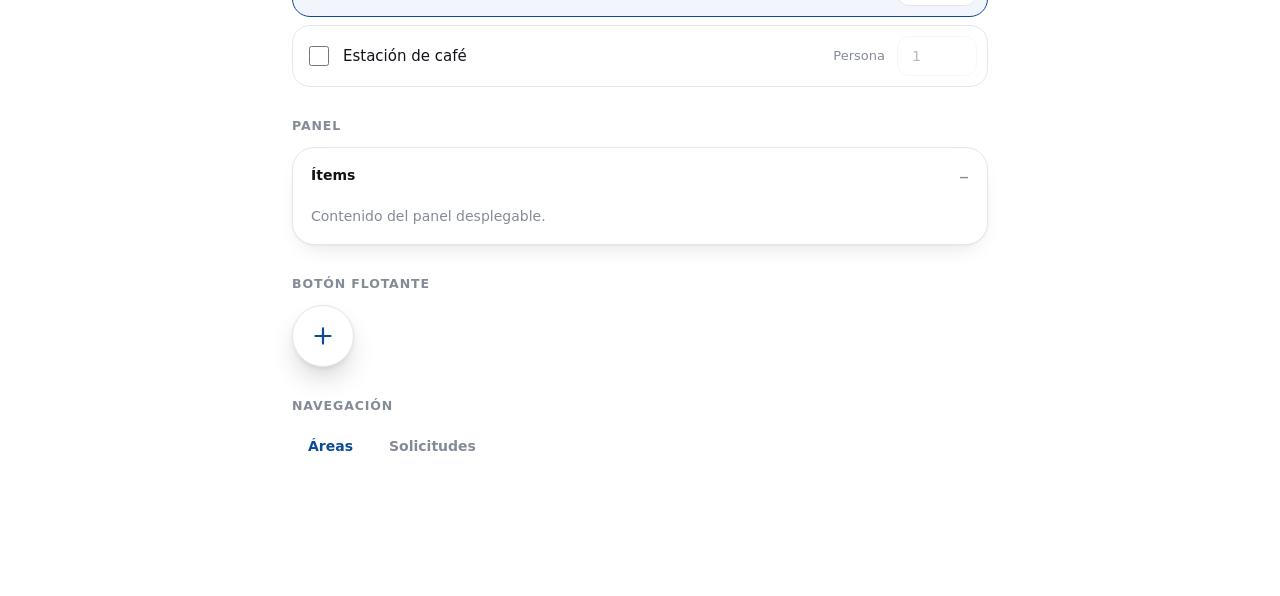
==== commit b739bfa6: "style: ícono + centrado en el botón flotante Co-Authored-By: Claude Opus 5.5 <noreply@anthropic.com>" ====
--- a/componentes.html
+++ b/componentes.html
@@ -4,7 +4,7 @@
   <meta charset="utf-8">
   <meta name="viewport" content="width=device-width, initial-scale=1">
   <title>Componentes · Cotizador</title>
-  <link rel="stylesheet" href="styles.css?v=21">
+  <link rel="stylesheet" href="styles.css?v=22">
   <style>
     .kit section { margin-bottom: 30px; }
     .kit h2 { font-size: 12.5px; font-weight: 700; text-transform: uppercase; letter-spacing: .07em; color: var(--muted); margin: 0 0 12px; }
@@ -121,7 +121,7 @@
 
       <section>
         <h2>Botón flotante</h2>
-        <a class="fab" href="#">+</a>
+        <a class="fab" href="#"><svg viewBox="0 0 24 24" aria-hidden="true"><path d="M12 5v14M5 12h14"/></svg></a>
       </section>
 
       <section>
--- a/styles.css
+++ b/styles.css
@@ -125,6 +125,7 @@
   font-size: 32px; font-weight: 300; line-height: 1; text-decoration: none;
   box-shadow: 0 2px 4px rgba(17, 19, 24, .06), 0 14px 30px -10px rgba(17, 19, 24, .3);
 }
+.fab svg { width: 26px; height: 26px; display: block; fill: none; stroke: currentColor; stroke-width: 2; stroke-linecap: round; }
 .fab:hover, .fab:active { background: var(--brand); border-color: var(--brand); color: #fff; }
 
 /* ---- Diálogo (hoja inferior en celular) ---- */
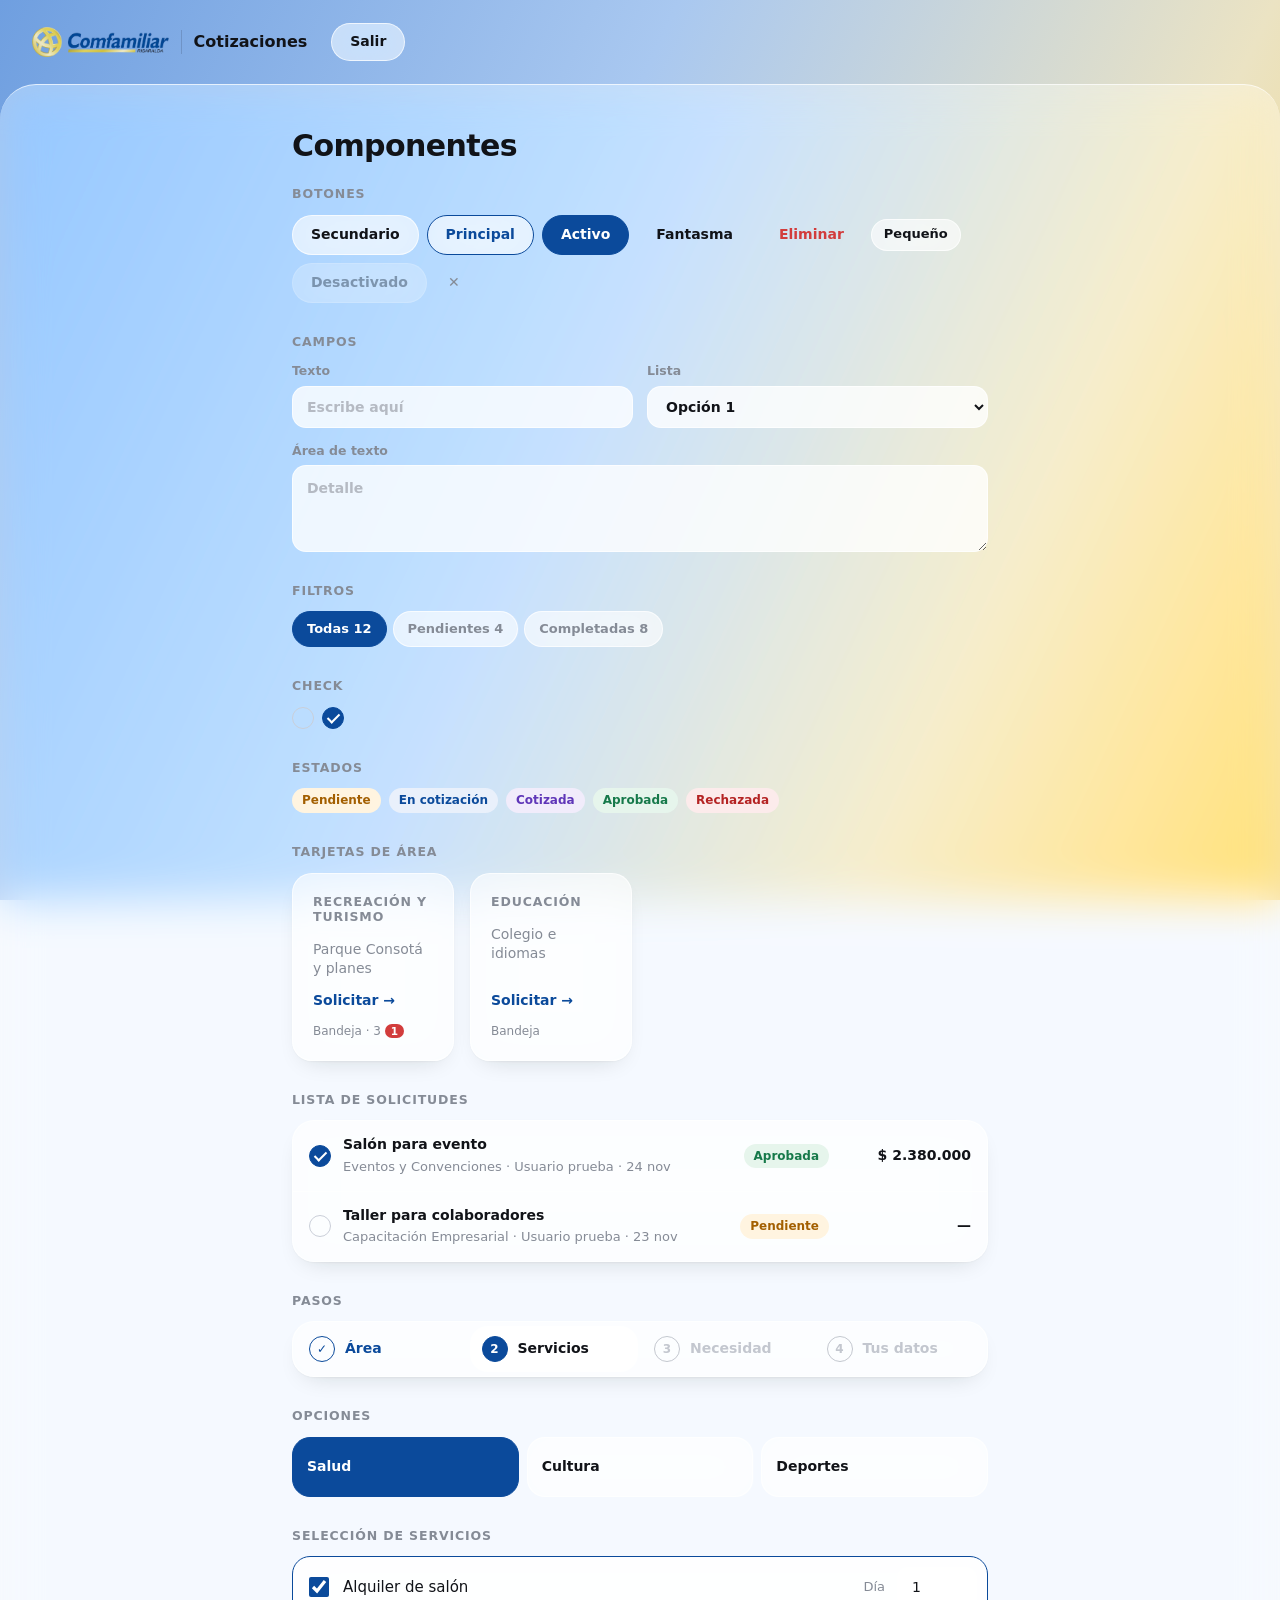
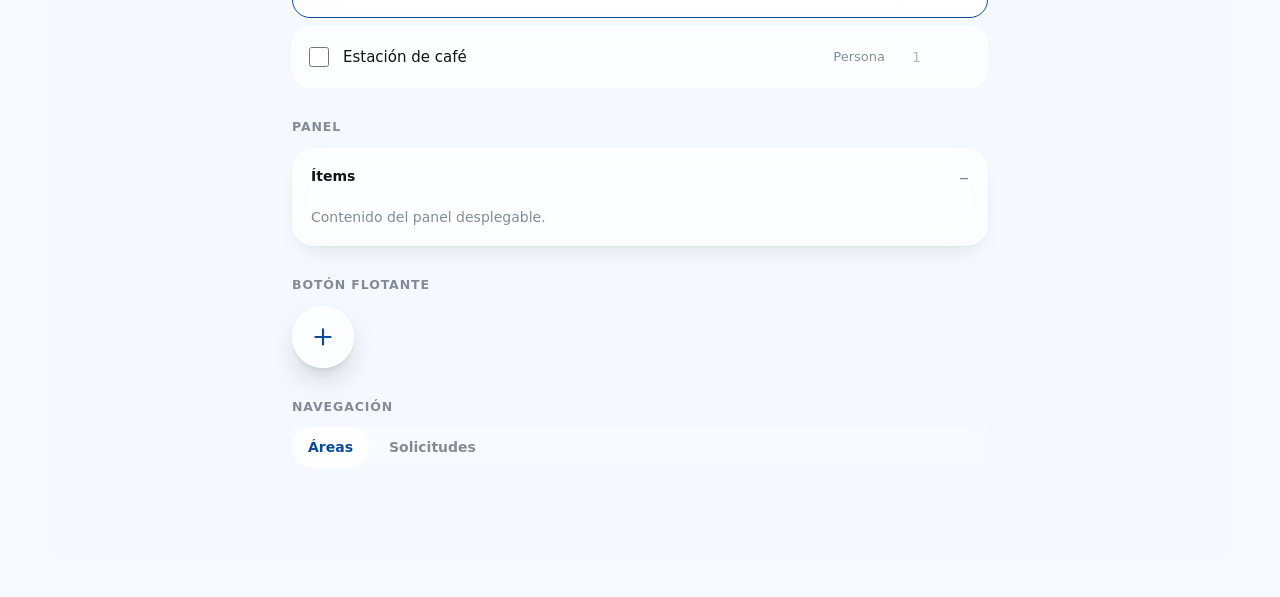
==== commit 877eac60: "style: superficies de vidrio sobre el degradado Co-Authored-By: Claude Opus 5.5 <noreply@anthropic.c" ====
--- a/componentes.html
+++ b/componentes.html
@@ -4,7 +4,7 @@
   <meta charset="utf-8">
   <meta name="viewport" content="width=device-width, initial-scale=1">
   <title>Componentes · Cotizador</title>
-  <link rel="stylesheet" href="styles.css?v=22">
+  <link rel="stylesheet" href="styles.css?v=23">
   <style>
     .kit section { margin-bottom: 30px; }
     .kit h2 { font-size: 12.5px; font-weight: 700; text-transform: uppercase; letter-spacing: .07em; color: var(--muted); margin: 0 0 12px; }
--- a/styles.css
+++ b/styles.css
@@ -358,6 +358,49 @@
 .doc-footer > small { color: #bbb; }
 
 /* =========================================================
+   Vidrio: superficies translúcidas y desenfocadas sobre el degradado
+   ========================================================= */
+:root {
+  --glass: rgba(255, 255, 255, .55);
+  --glass-soft: rgba(255, 255, 255, .38);
+  --glass-strong: rgba(255, 255, 255, .78);
+  --glass-line: rgba(255, 255, 255, .7);
+  --blur: blur(22px) saturate(170%);
+}
+main#app {
+  background: var(--glass-soft); border-top: 1px solid var(--glass-line);
+  -webkit-backdrop-filter: var(--blur); backdrop-filter: var(--blur);
+}
+.card, .panel, .wizard, .success, .stepper, .item, .login-card, .sol-list, .rows, .ttable, .plan,
+.area-card, .mcard, .stat, .person, .pick-row, .area-choice, .choice, .mchip {
+  background: var(--glass); border-color: var(--glass-line);
+  -webkit-backdrop-filter: var(--blur); backdrop-filter: var(--blur);
+}
+button, .btn {
+  background: var(--glass); border-color: var(--glass-line);
+  -webkit-backdrop-filter: var(--blur); backdrop-filter: var(--blur);
+}
+.ghost, .danger-ghost, .icon, .link, .link-danger, .stepper button, .item-tools button, .mchip .x, .tag { -webkit-backdrop-filter: none; backdrop-filter: none; }
+.ghost, .danger-ghost, .icon, .stepper button, .item-tools button { background: transparent; border-color: transparent; }
+button:active, .btn:active, button.on, .btn.on, .primary:hover, .btn.primary:hover, .primary:active, .btn.primary:active { background: var(--brand); border-color: var(--brand); color: #fff; }
+.primary, .btn.primary { border-color: var(--brand); }
+.danger-ghost:active, .icon:active { background: var(--danger); border-color: var(--danger); color: #fff; }
+input, select, textarea { background: var(--glass-strong); border-color: var(--glass-line); }
+input:focus, select:focus, textarea:focus { background: #fff; border-color: var(--brand); }
+.pick-row.on, .stepper li.now button { background: var(--glass-strong); }
+.sol-row:hover, .row:hover { background: rgba(255, 255, 255, .5); }
+.sol-row, .row, .trow { border-bottom-color: rgba(255, 255, 255, .6); }
+.topbar .ghost, .yo { background: var(--glass); border-color: var(--glass-line); -webkit-backdrop-filter: var(--blur); backdrop-filter: var(--blur); }
+.nav { background: var(--glass); border-color: var(--glass-line); -webkit-backdrop-filter: var(--blur); backdrop-filter: var(--blur); }
+.nav a.active { background: var(--glass-strong); }
+.fab { background: var(--glass); border-color: var(--glass-line); -webkit-backdrop-filter: var(--blur); backdrop-filter: var(--blur); }
+dialog { background: var(--glass-strong); -webkit-backdrop-filter: var(--blur); backdrop-filter: var(--blur); }
+dialog::backdrop { background: rgba(17, 19, 24, .2); -webkit-backdrop-filter: blur(6px); backdrop-filter: blur(6px); }
+#toast { background: rgba(17, 19, 24, .72); -webkit-backdrop-filter: var(--blur); backdrop-filter: var(--blur); }
+.planilla-box, .doc-client { background: var(--glass); }
+.doc { background: #fff; }
+
+/* =========================================================
    Tableta (≥ 640 px)
    ========================================================= */
 @media (min-width: 640px) {
@@ -410,7 +453,7 @@
     background: none; border: none; border-radius: 0; box-shadow: none;
   }
   .nav a { flex: 0 0 auto; flex-direction: row; height: 40px; padding: 0 16px; border-radius: 99px; font-size: 14px; }
-  .nav a.active { background: var(--bg); }
+  .nav a.active { background: var(--glass-strong); }
   .nav svg { display: none; }
   .nav .count { position: static; }
   .nav-cta { display: none !important; }
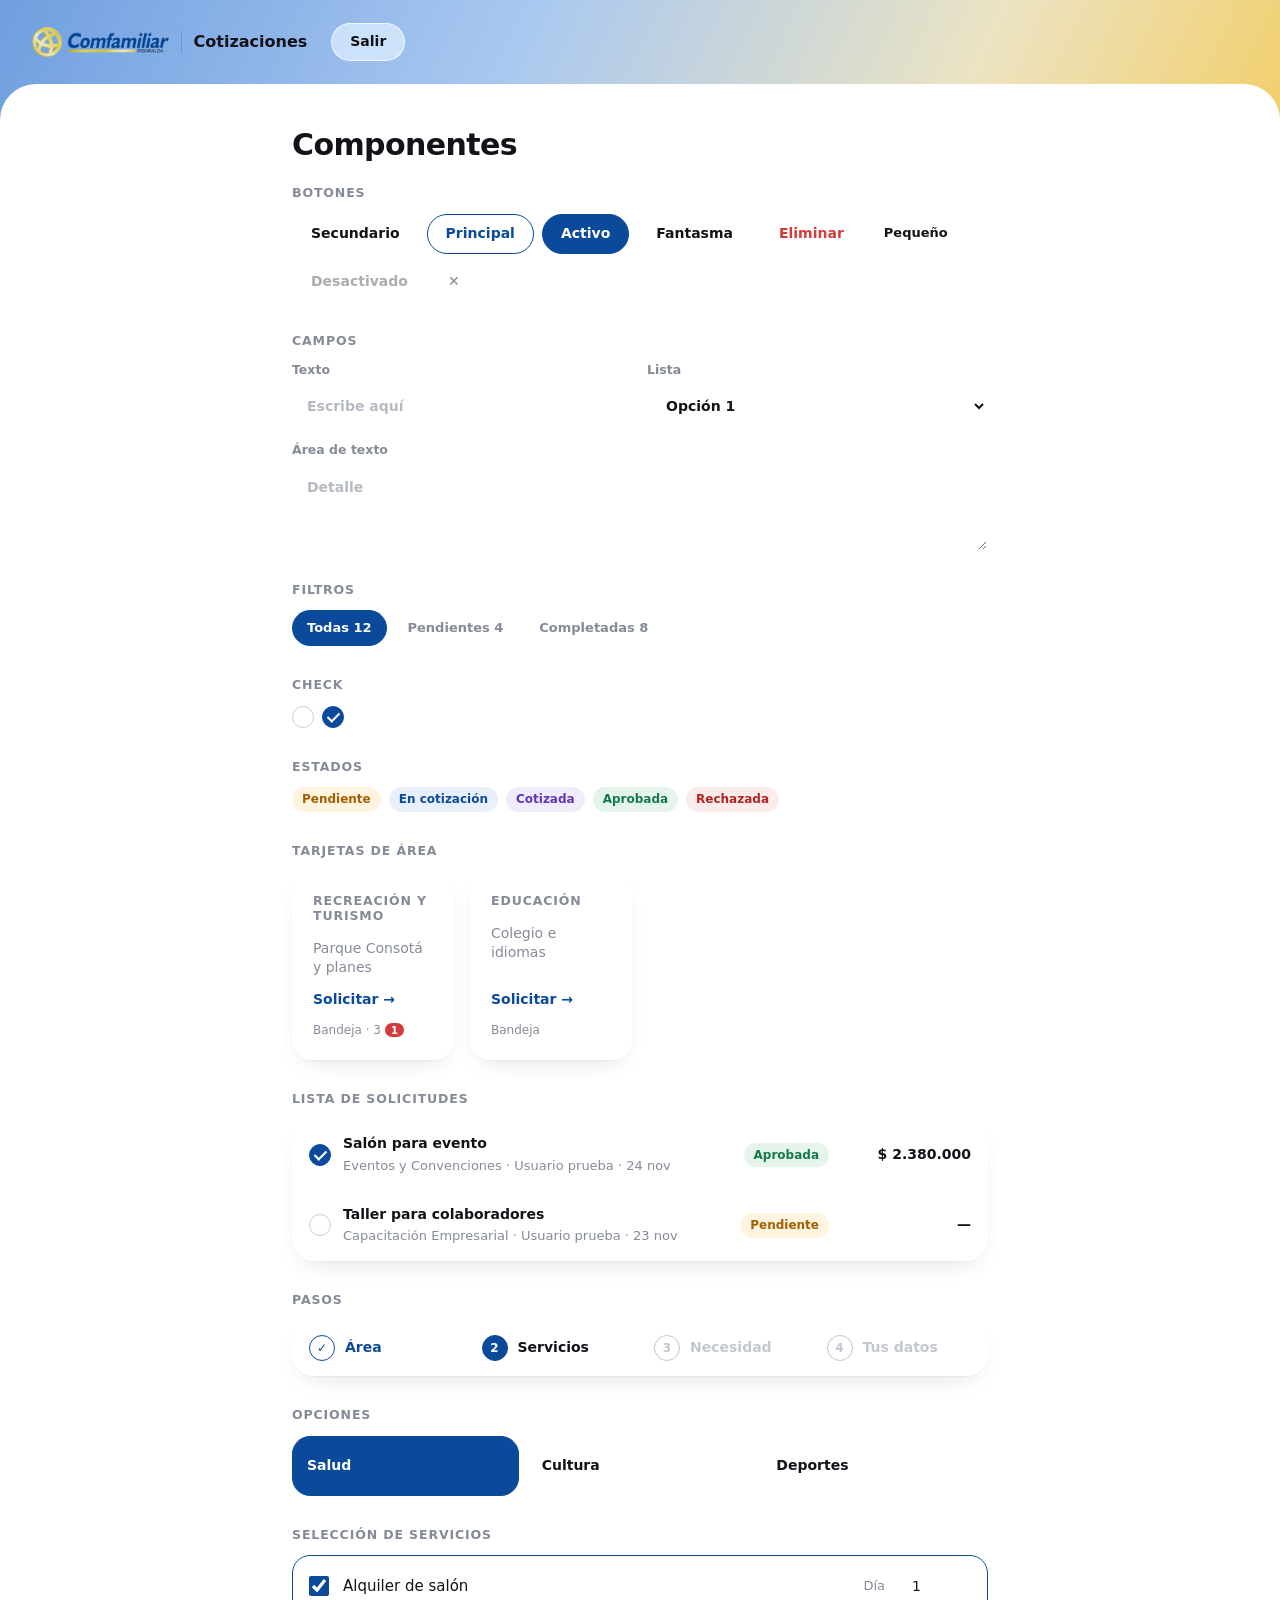
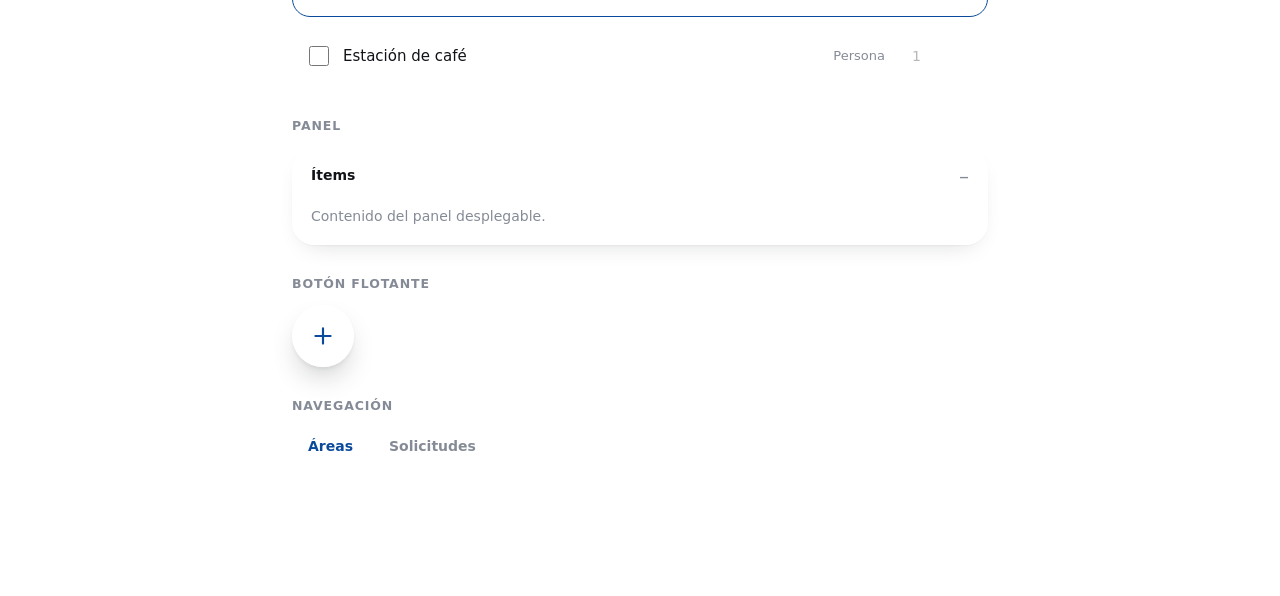
==== commit 2aba1642: "style: fondo blanco; degradado solo en la cabecera Co-Authored-By: Claude Opus 5.5 <noreply@anthropi" ====
--- a/componentes.html
+++ b/componentes.html
@@ -4,7 +4,7 @@
   <meta charset="utf-8">
   <meta name="viewport" content="width=device-width, initial-scale=1">
   <title>Componentes · Cotizador</title>
-  <link rel="stylesheet" href="styles.css?v=23">
+  <link rel="stylesheet" href="styles.css?v=24">
   <style>
     .kit section { margin-bottom: 30px; }
     .kit h2 { font-size: 12.5px; font-weight: 700; text-transform: uppercase; letter-spacing: .07em; color: var(--muted); margin: 0 0 12px; }
--- a/styles.css
+++ b/styles.css
@@ -27,7 +27,7 @@
 
 * { box-sizing: border-box; }
 html { -webkit-text-size-adjust: 100%; }
-body { margin: 0; background: var(--tint) var(--grad) fixed; font-size: 15px; line-height: 1.4; }
+body { margin: 0; background: var(--grad) top center / 100% calc(var(--top) + 48px) no-repeat, #fff; font-size: 15px; line-height: 1.4; }
 a { color: inherit; }
 h1, h2, h3 { margin: 0; letter-spacing: -.02em; }
 [hidden] { display: none !important; }
@@ -202,7 +202,7 @@
 
 /* ---- Ingreso ---- */
 body.locked .topbar, body.locked main, body.locked .fab, body.locked .nav { display: none; }
-.login { min-height: 100vh; display: grid; place-items: center; padding: 24px; }
+.login { background: #fff; min-height: 100vh; display: grid; place-items: center; padding: 24px; }
 .login-card { width: min(360px, 100%); display: flex; flex-direction: column; gap: 22px; padding: 40px 28px; border: none; border-radius: 30px; }
 .login-logo { height: 44px; width: auto; align-self: center; }
 .login-card .primary { height: 50px; font-size: 16px; }
@@ -367,10 +367,7 @@
   --glass-line: rgba(255, 255, 255, .7);
   --blur: blur(22px) saturate(170%);
 }
-main#app {
-  background: var(--glass-soft); border-top: 1px solid var(--glass-line);
-  -webkit-backdrop-filter: var(--blur); backdrop-filter: var(--blur);
-}
+main#app { background: #fff; }
 .card, .panel, .wizard, .success, .stepper, .item, .login-card, .sol-list, .rows, .ttable, .plan,
 .area-card, .mcard, .stat, .person, .pick-row, .area-choice, .choice, .mchip {
   background: var(--glass); border-color: var(--glass-line);
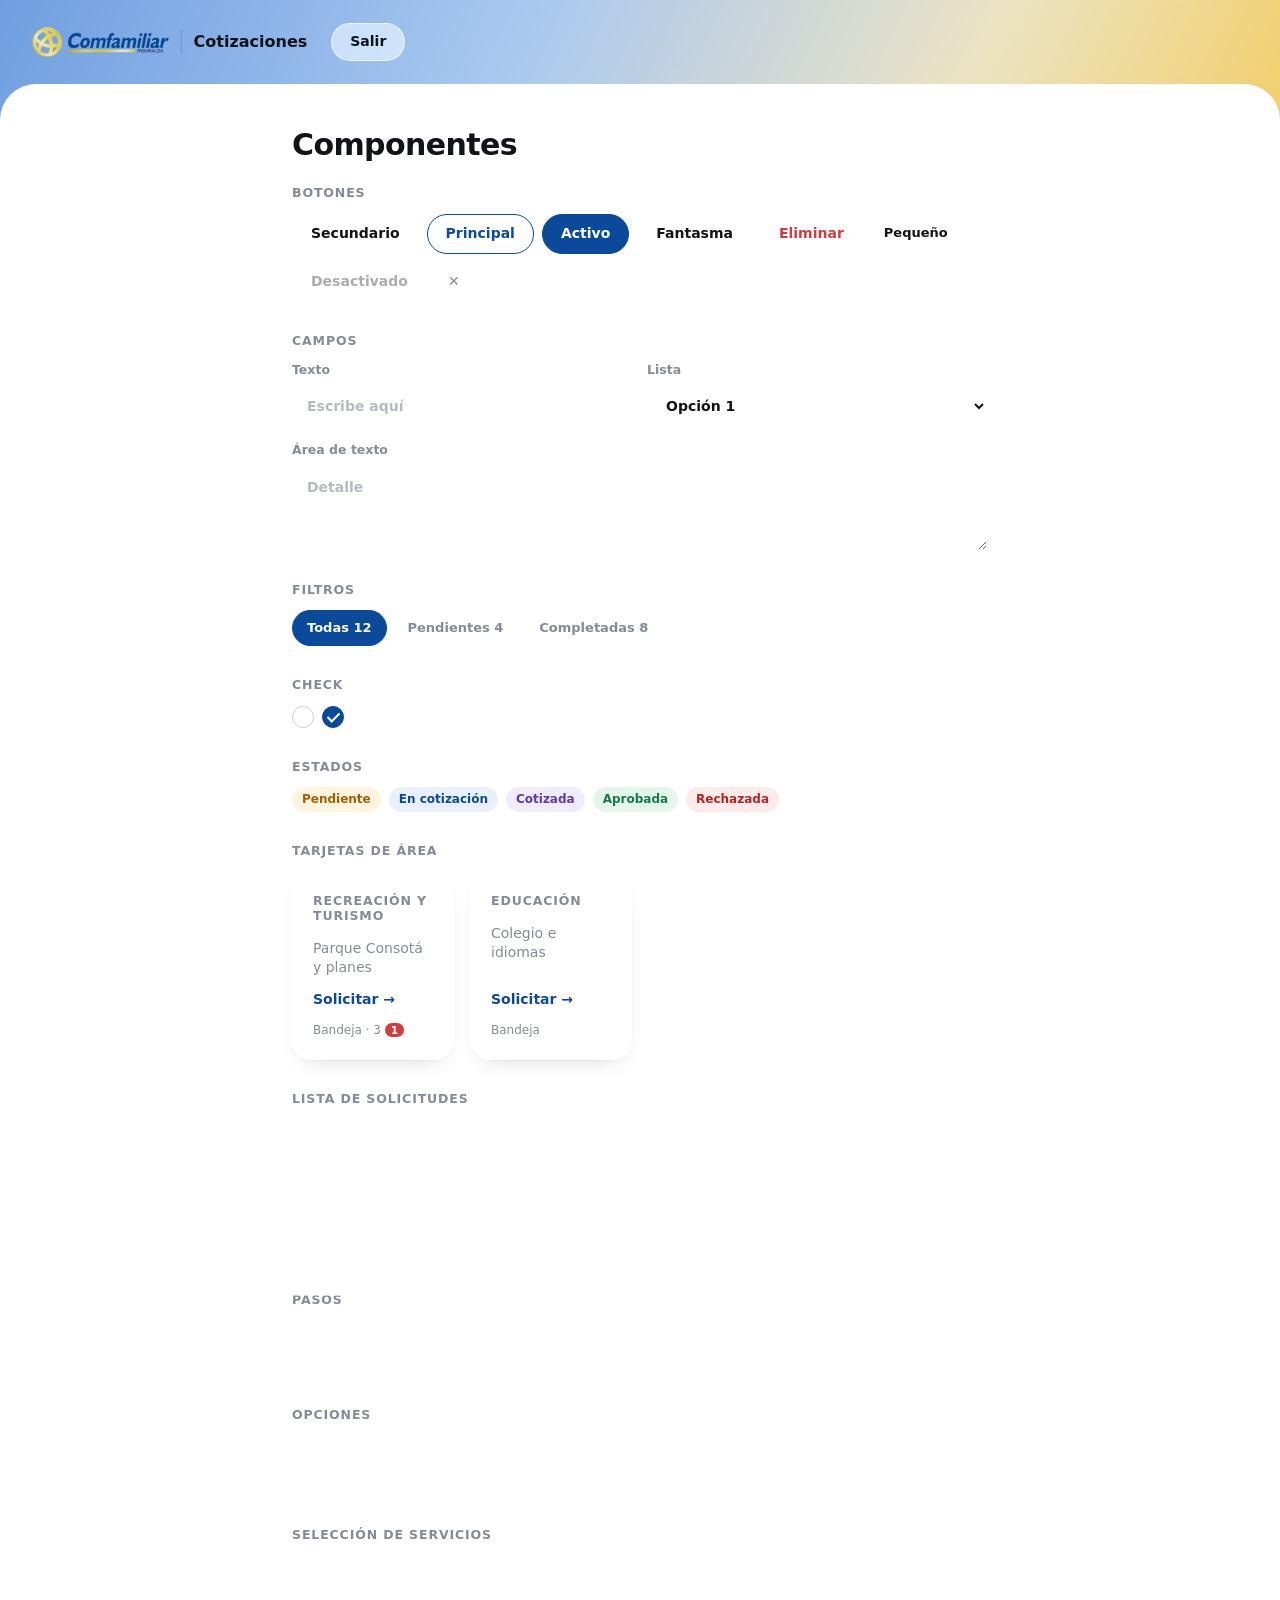
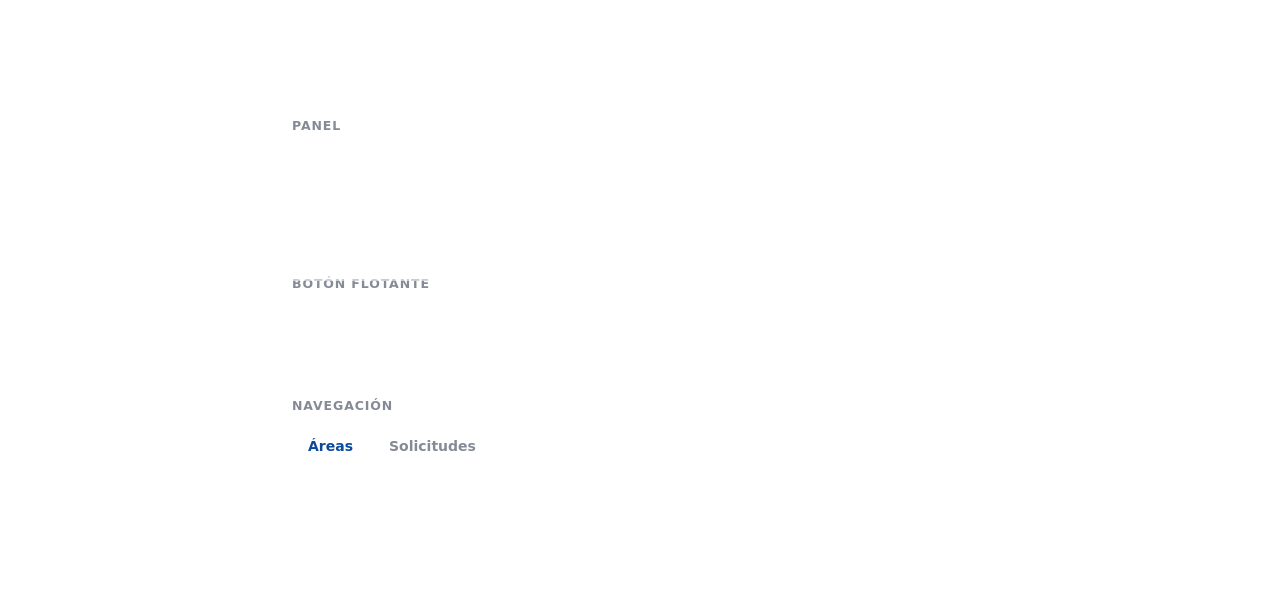
==== commit 0d92e3ad: "fix: sin desenfoque en la navegación de escritorio Co-Authored-By: Claude Opus 5.5 <noreply@anthropi" ====
--- a/componentes.html
+++ b/componentes.html
@@ -4,7 +4,7 @@
   <meta charset="utf-8">
   <meta name="viewport" content="width=device-width, initial-scale=1">
   <title>Componentes · Cotizador</title>
-  <link rel="stylesheet" href="styles.css?v=24">
+  <link rel="stylesheet" href="styles.css?v=25">
   <style>
     .kit section { margin-bottom: 30px; }
     .kit h2 { font-size: 12.5px; font-weight: 700; text-transform: uppercase; letter-spacing: .07em; color: var(--muted); margin: 0 0 12px; }
--- a/styles.css
+++ b/styles.css
@@ -448,6 +448,7 @@
   .nav {
     position: static; flex: 1; padding: 0; gap: 4px;
     background: none; border: none; border-radius: 0; box-shadow: none;
+    -webkit-backdrop-filter: none; backdrop-filter: none;
   }
   .nav a { flex: 0 0 auto; flex-direction: row; height: 40px; padding: 0 16px; border-radius: 99px; font-size: 14px; }
   .nav a.active { background: var(--glass-strong); }
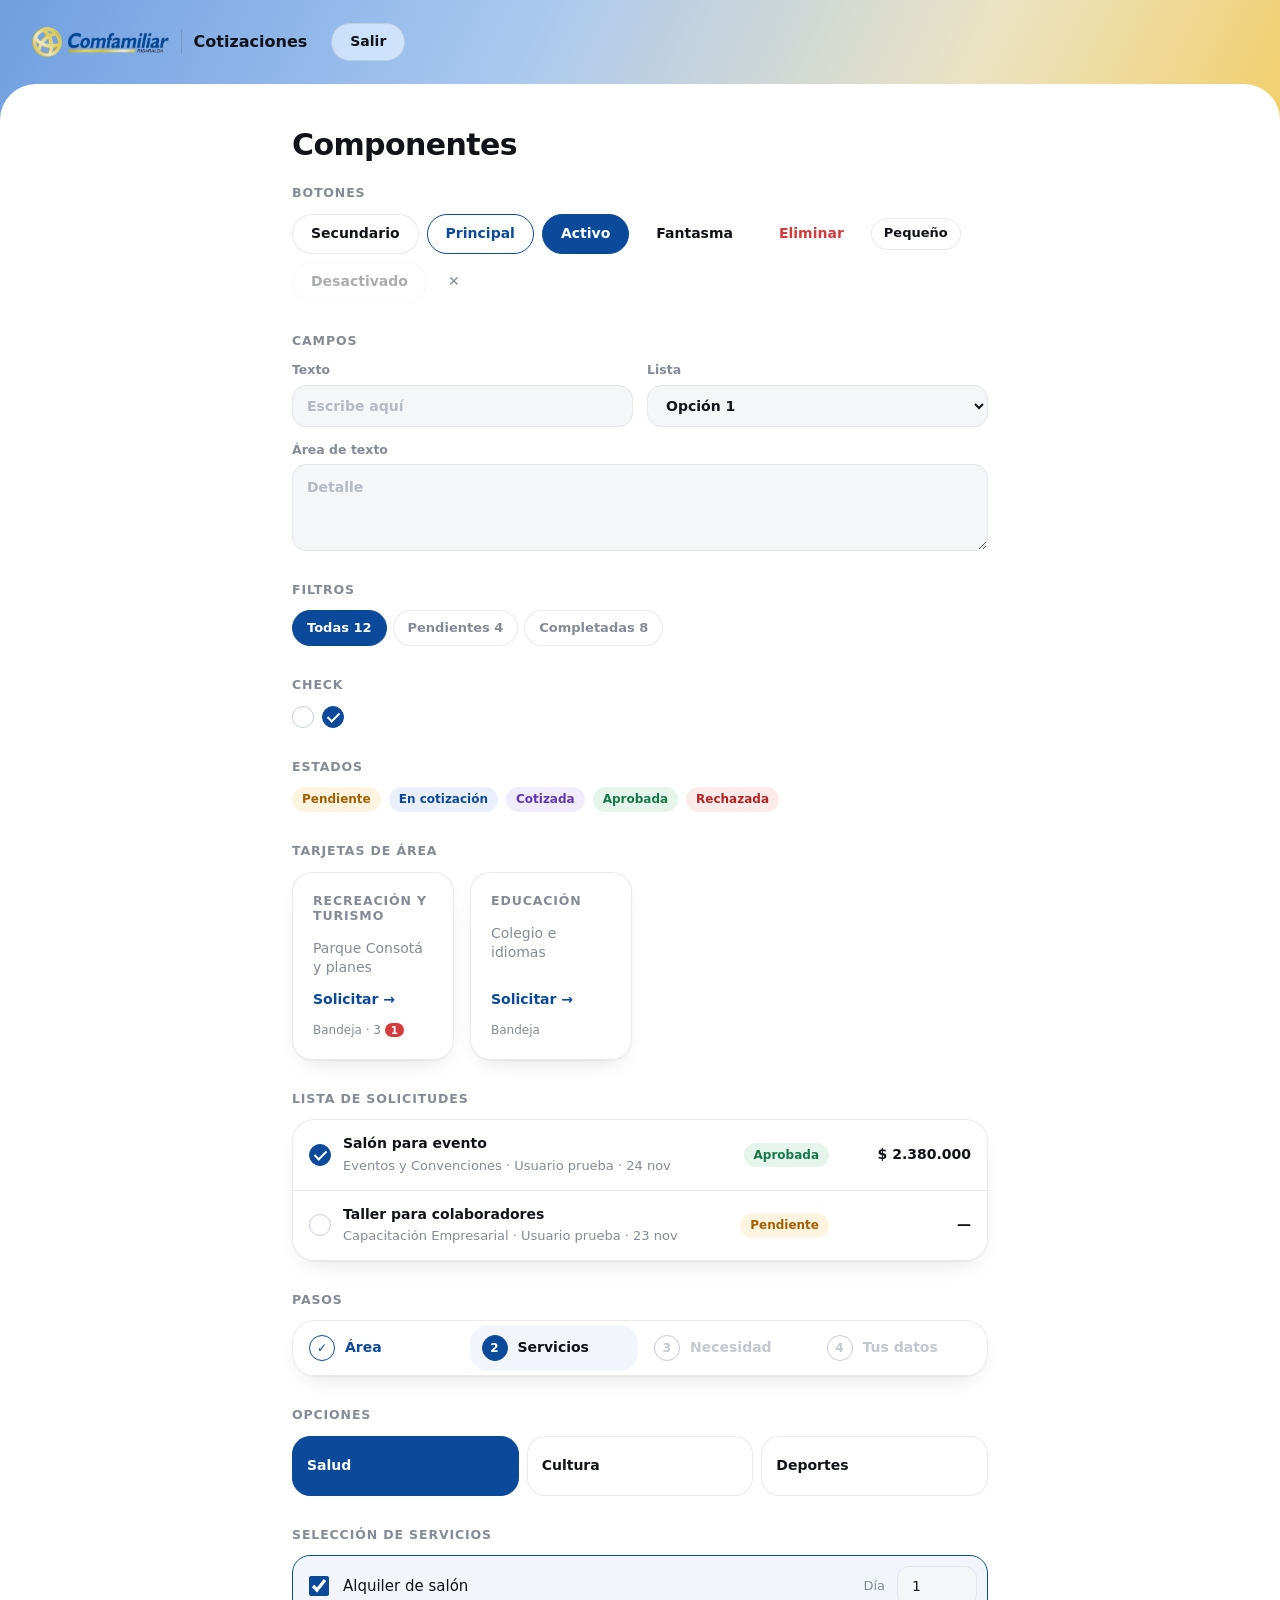
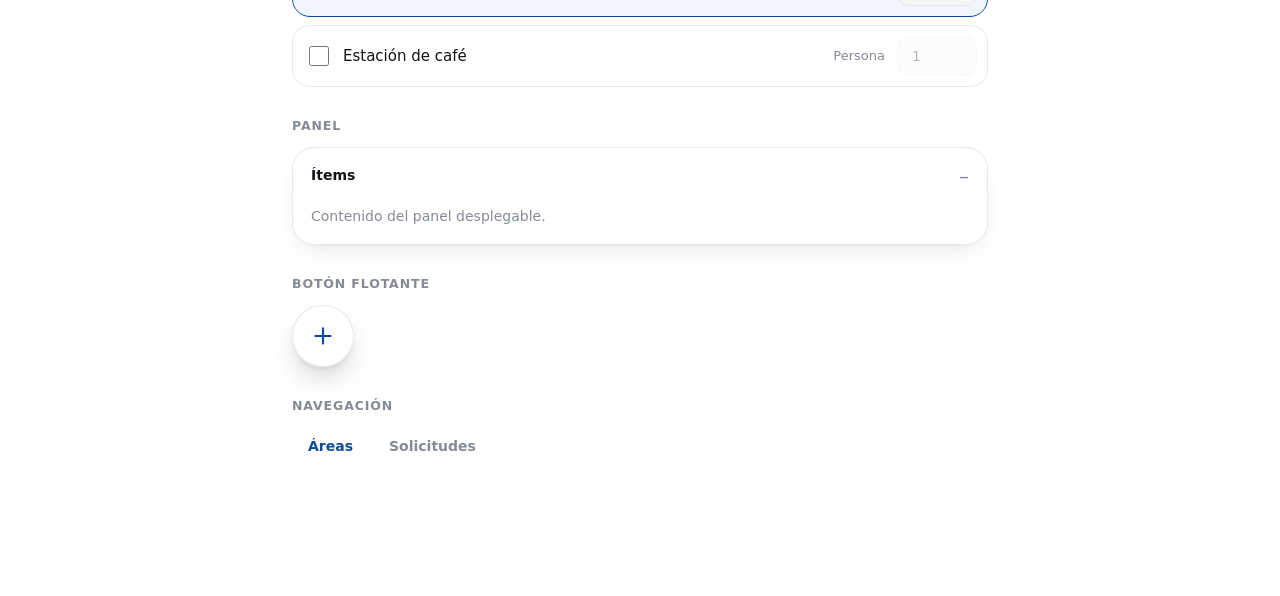
==== commit 84ea4e6a: "fix: campos y bordes visibles sobre fondo blanco Co-Authored-By: Claude Opus 5.5 <noreply@anthropic." ====
--- a/componentes.html
+++ b/componentes.html
@@ -4,7 +4,7 @@
   <meta charset="utf-8">
   <meta name="viewport" content="width=device-width, initial-scale=1">
   <title>Componentes · Cotizador</title>
-  <link rel="stylesheet" href="styles.css?v=25">
+  <link rel="stylesheet" href="styles.css?v=26">
   <style>
     .kit section { margin-bottom: 30px; }
     .kit h2 { font-size: 12.5px; font-weight: 700; text-transform: uppercase; letter-spacing: .07em; color: var(--muted); margin: 0 0 12px; }
--- a/styles.css
+++ b/styles.css
@@ -364,7 +364,7 @@
   --glass: rgba(255, 255, 255, .55);
   --glass-soft: rgba(255, 255, 255, .38);
   --glass-strong: rgba(255, 255, 255, .78);
-  --glass-line: rgba(255, 255, 255, .7);
+  --glass-line: rgba(17, 19, 24, .09);
   --blur: blur(22px) saturate(170%);
 }
 main#app { background: #fff; }
@@ -382,11 +382,11 @@
 button:active, .btn:active, button.on, .btn.on, .primary:hover, .btn.primary:hover, .primary:active, .btn.primary:active { background: var(--brand); border-color: var(--brand); color: #fff; }
 .primary, .btn.primary { border-color: var(--brand); }
 .danger-ghost:active, .icon:active { background: var(--danger); border-color: var(--danger); color: #fff; }
-input, select, textarea { background: var(--glass-strong); border-color: var(--glass-line); }
+input, select, textarea { background: var(--soft); border-color: var(--line); }
 input:focus, select:focus, textarea:focus { background: #fff; border-color: var(--brand); }
-.pick-row.on, .stepper li.now button { background: var(--glass-strong); }
-.sol-row:hover, .row:hover { background: rgba(255, 255, 255, .5); }
-.sol-row, .row, .trow { border-bottom-color: rgba(255, 255, 255, .6); }
+.pick-row.on, .stepper li.now button { background: var(--tint); }
+.sol-row:hover, .row:hover { background: var(--soft); }
+.sol-row, .row, .trow { border-bottom-color: var(--line); }
 .topbar .ghost, .yo { background: var(--glass); border-color: var(--glass-line); -webkit-backdrop-filter: var(--blur); backdrop-filter: var(--blur); }
 .nav { background: var(--glass); border-color: var(--glass-line); -webkit-backdrop-filter: var(--blur); backdrop-filter: var(--blur); }
 .nav a.active { background: var(--glass-strong); }
